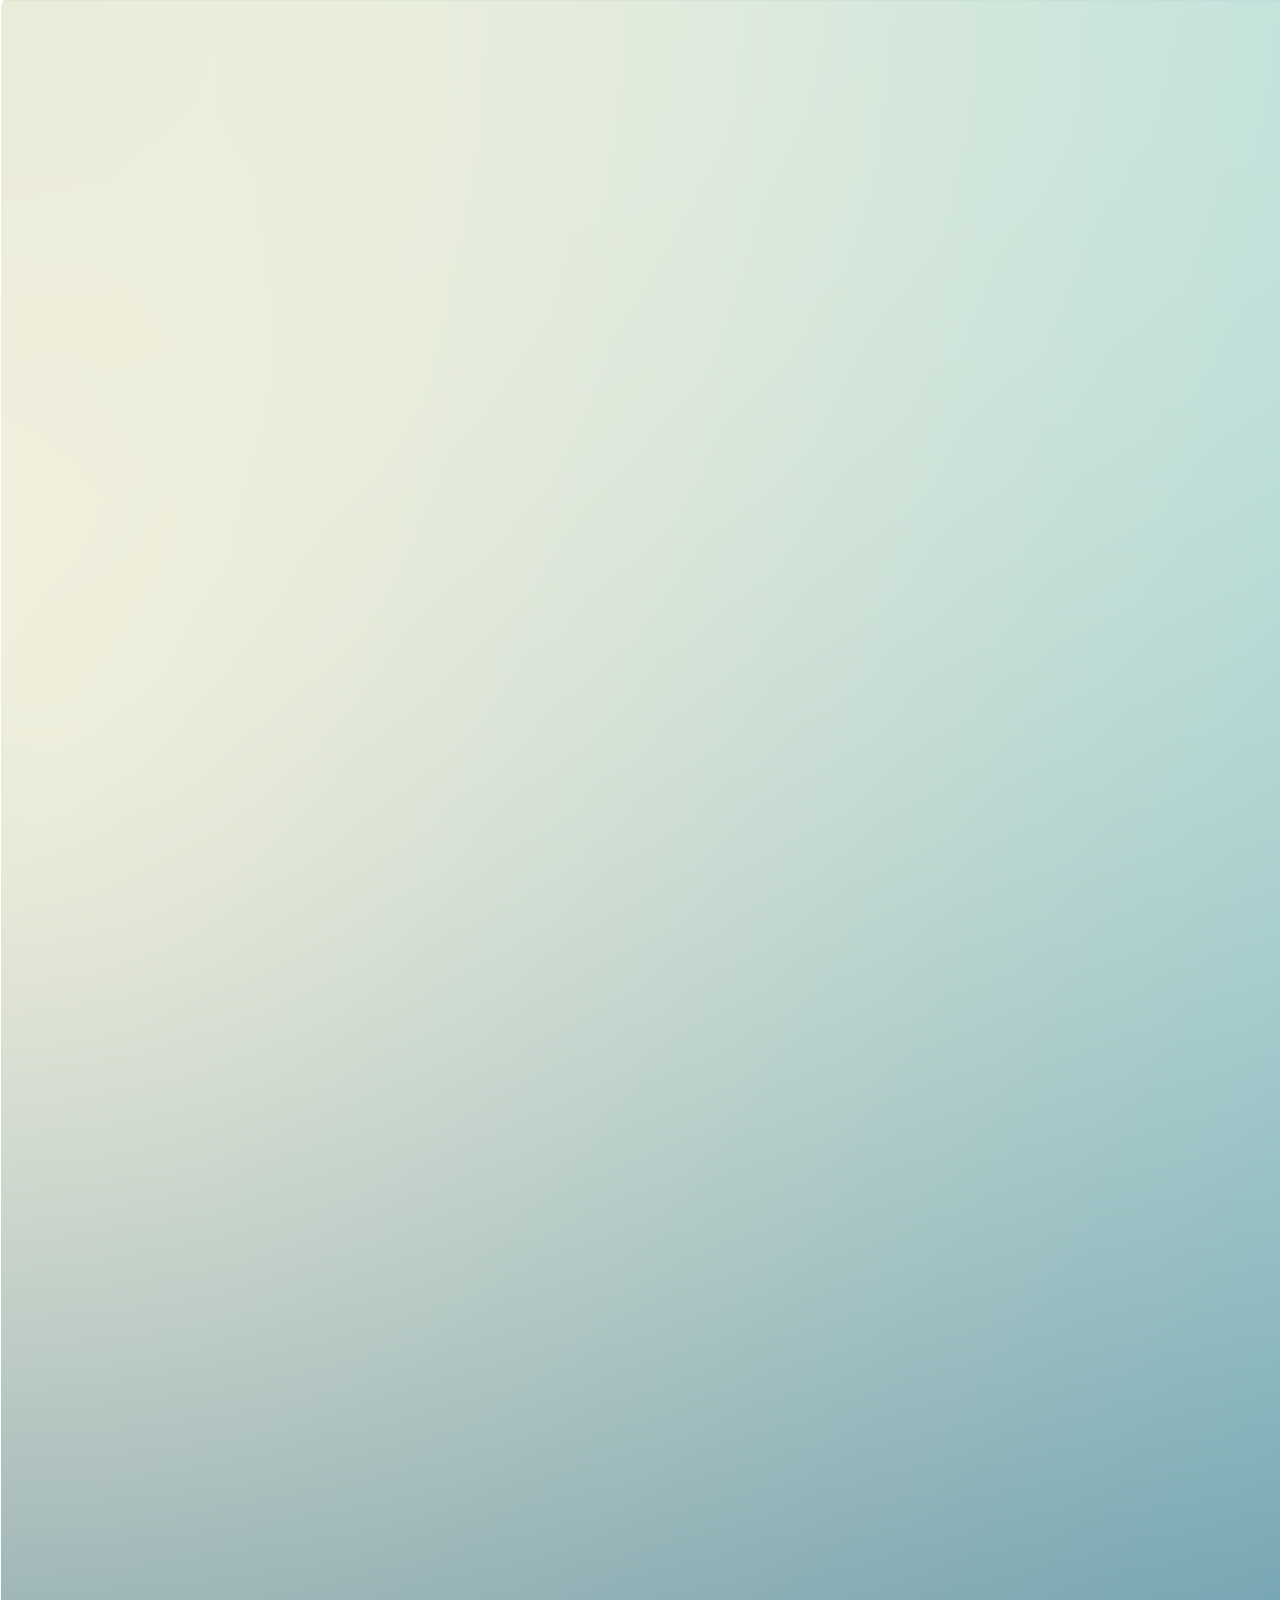
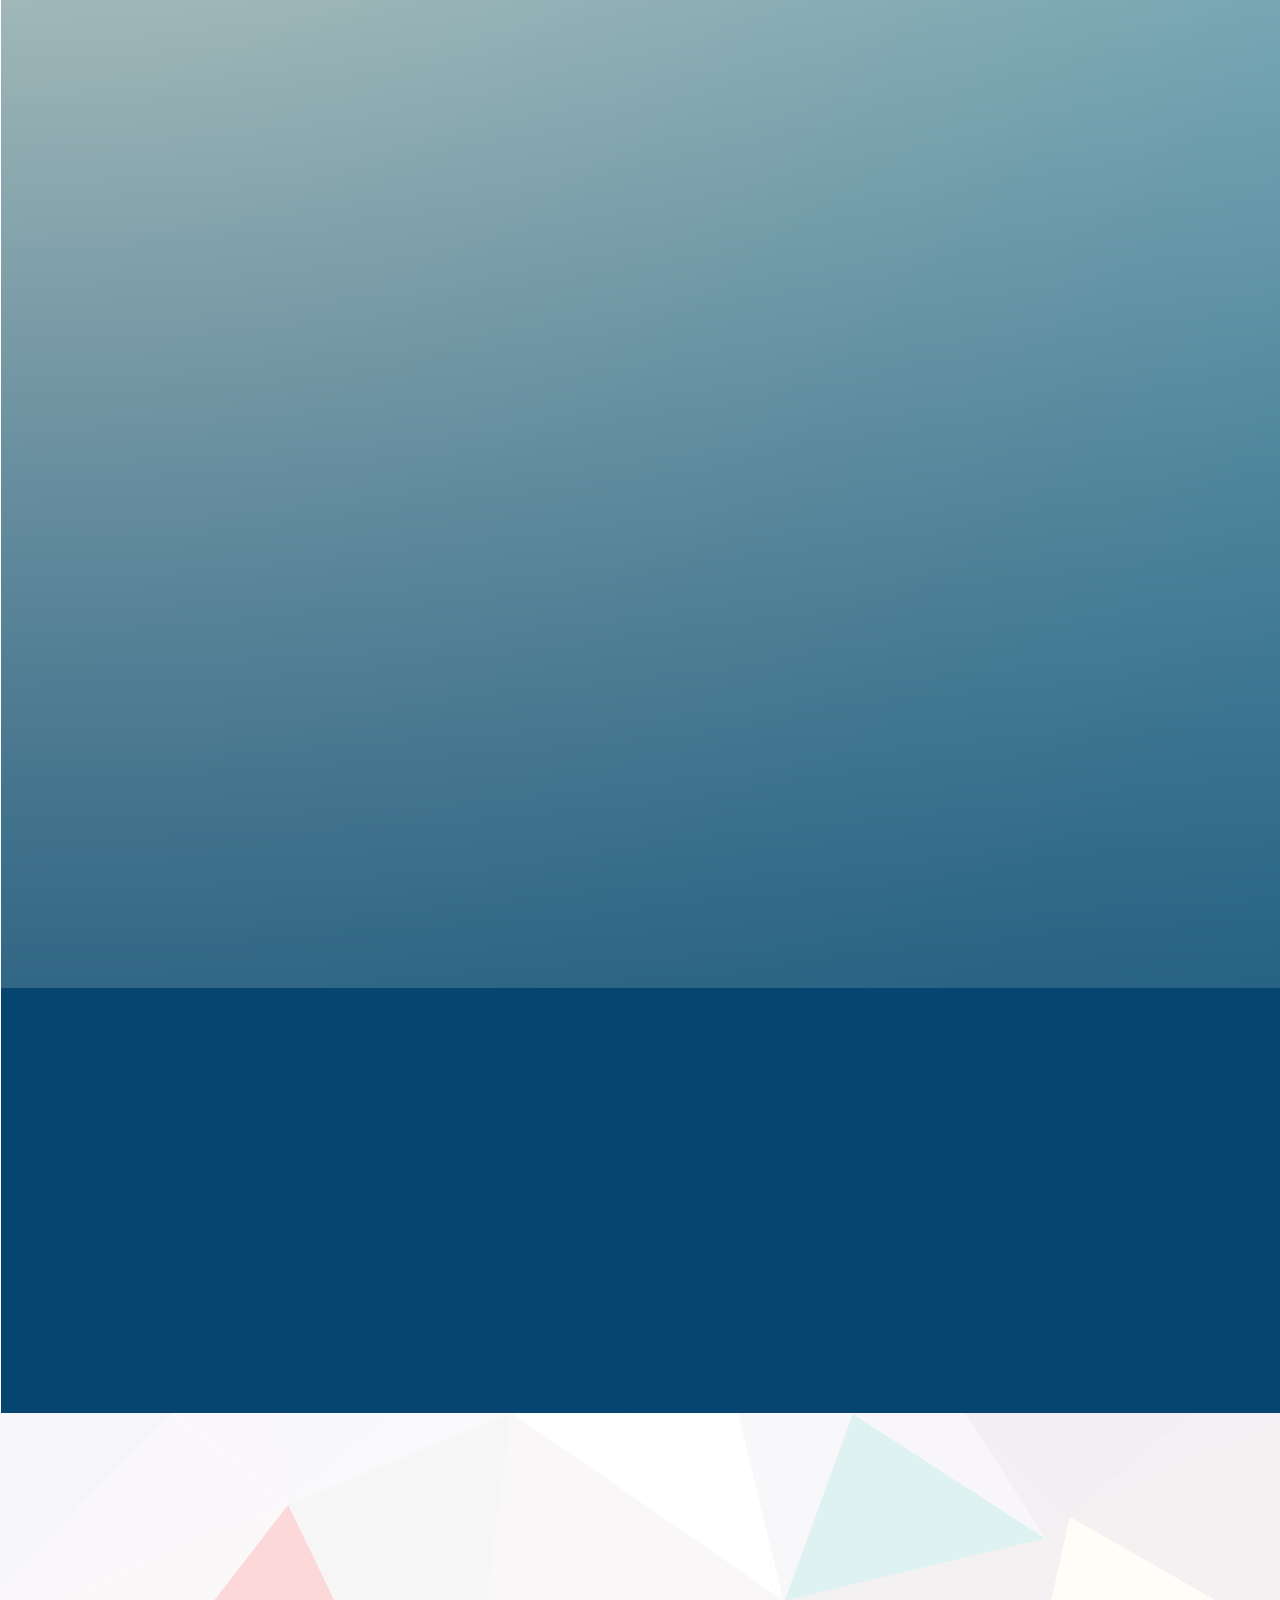
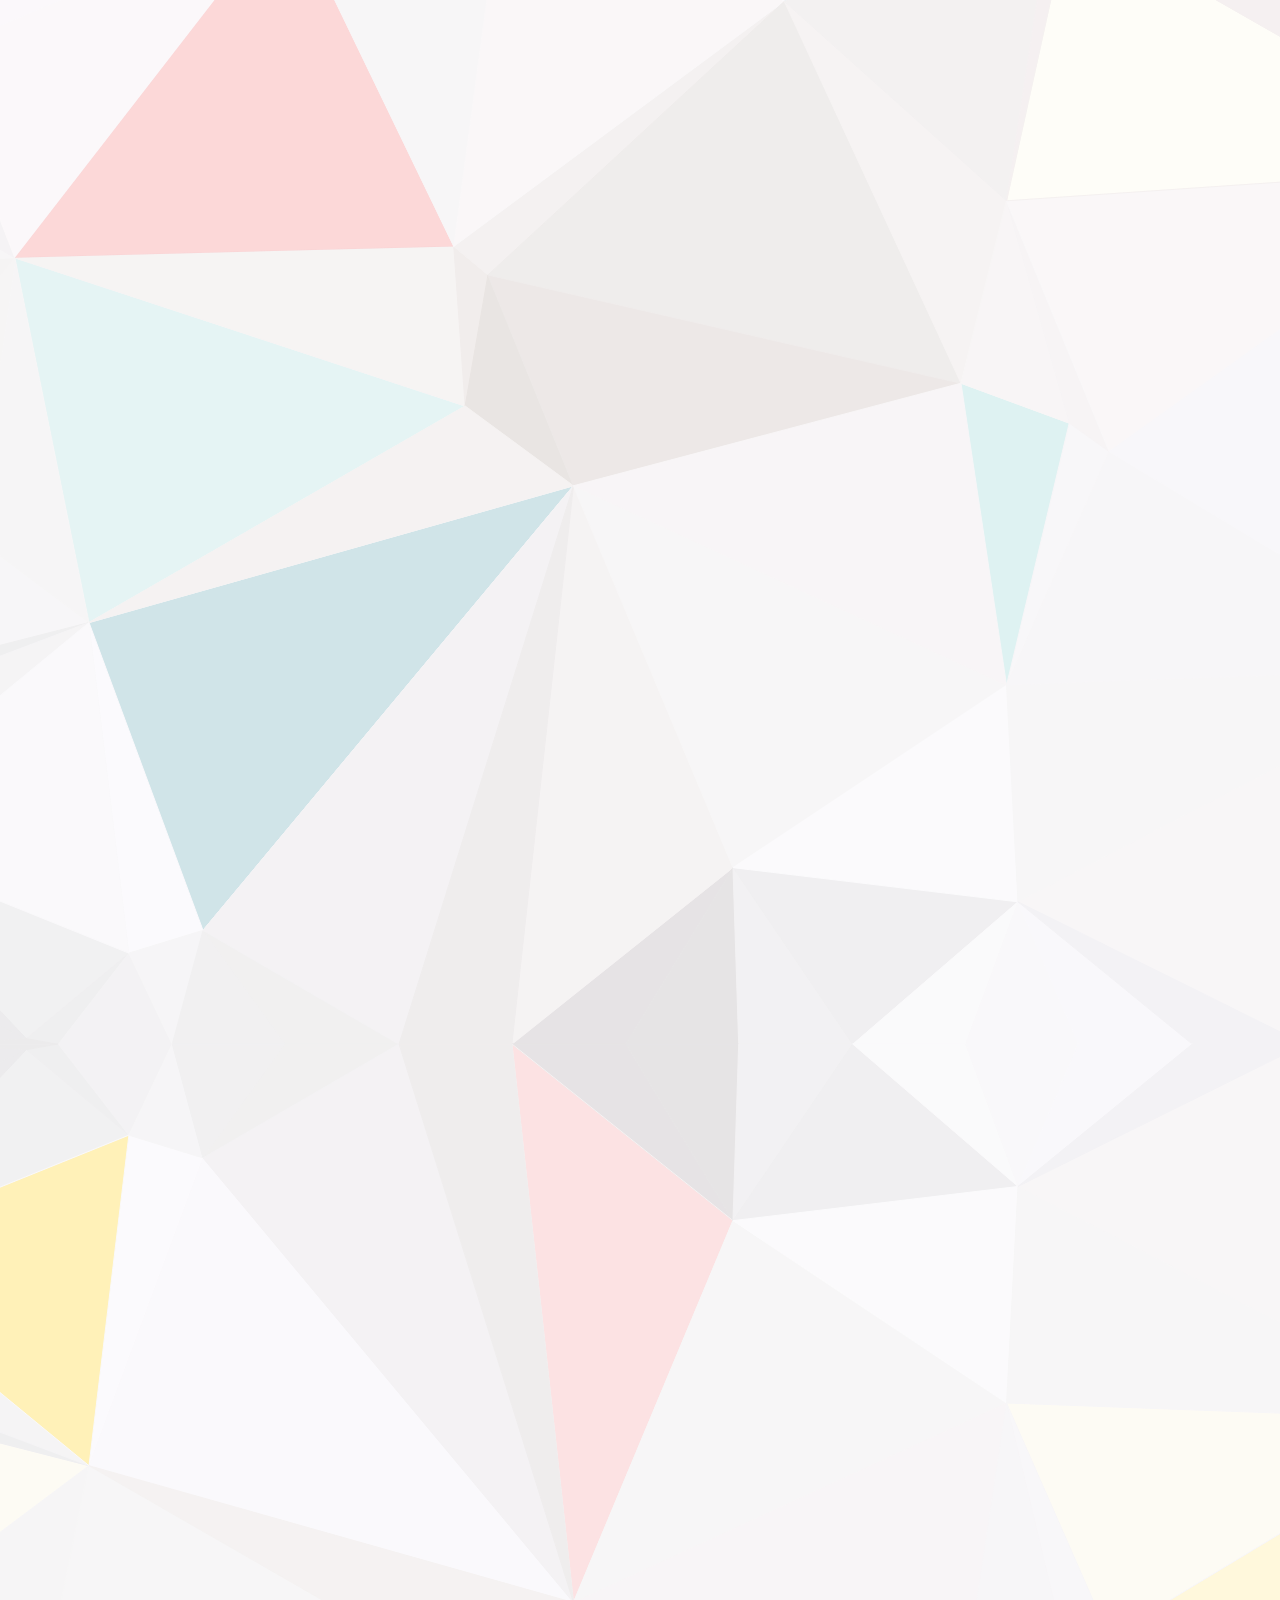
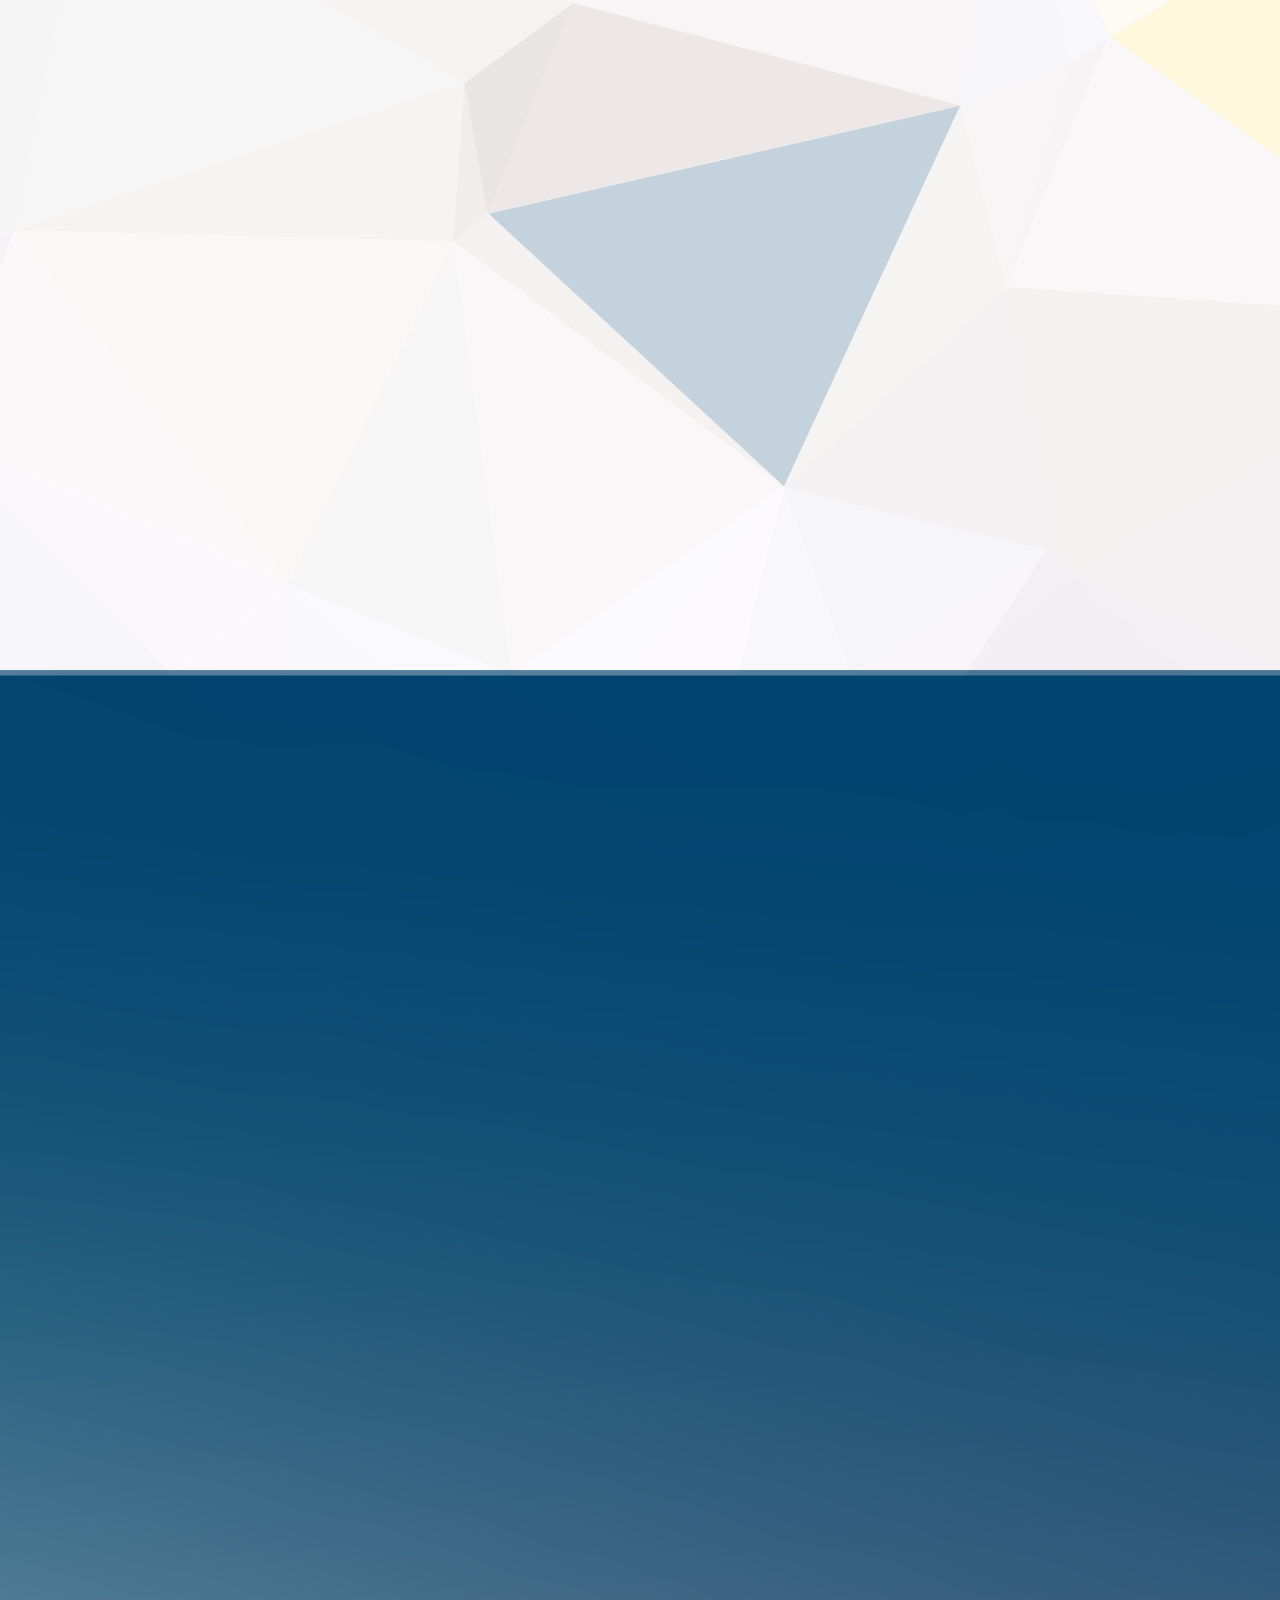
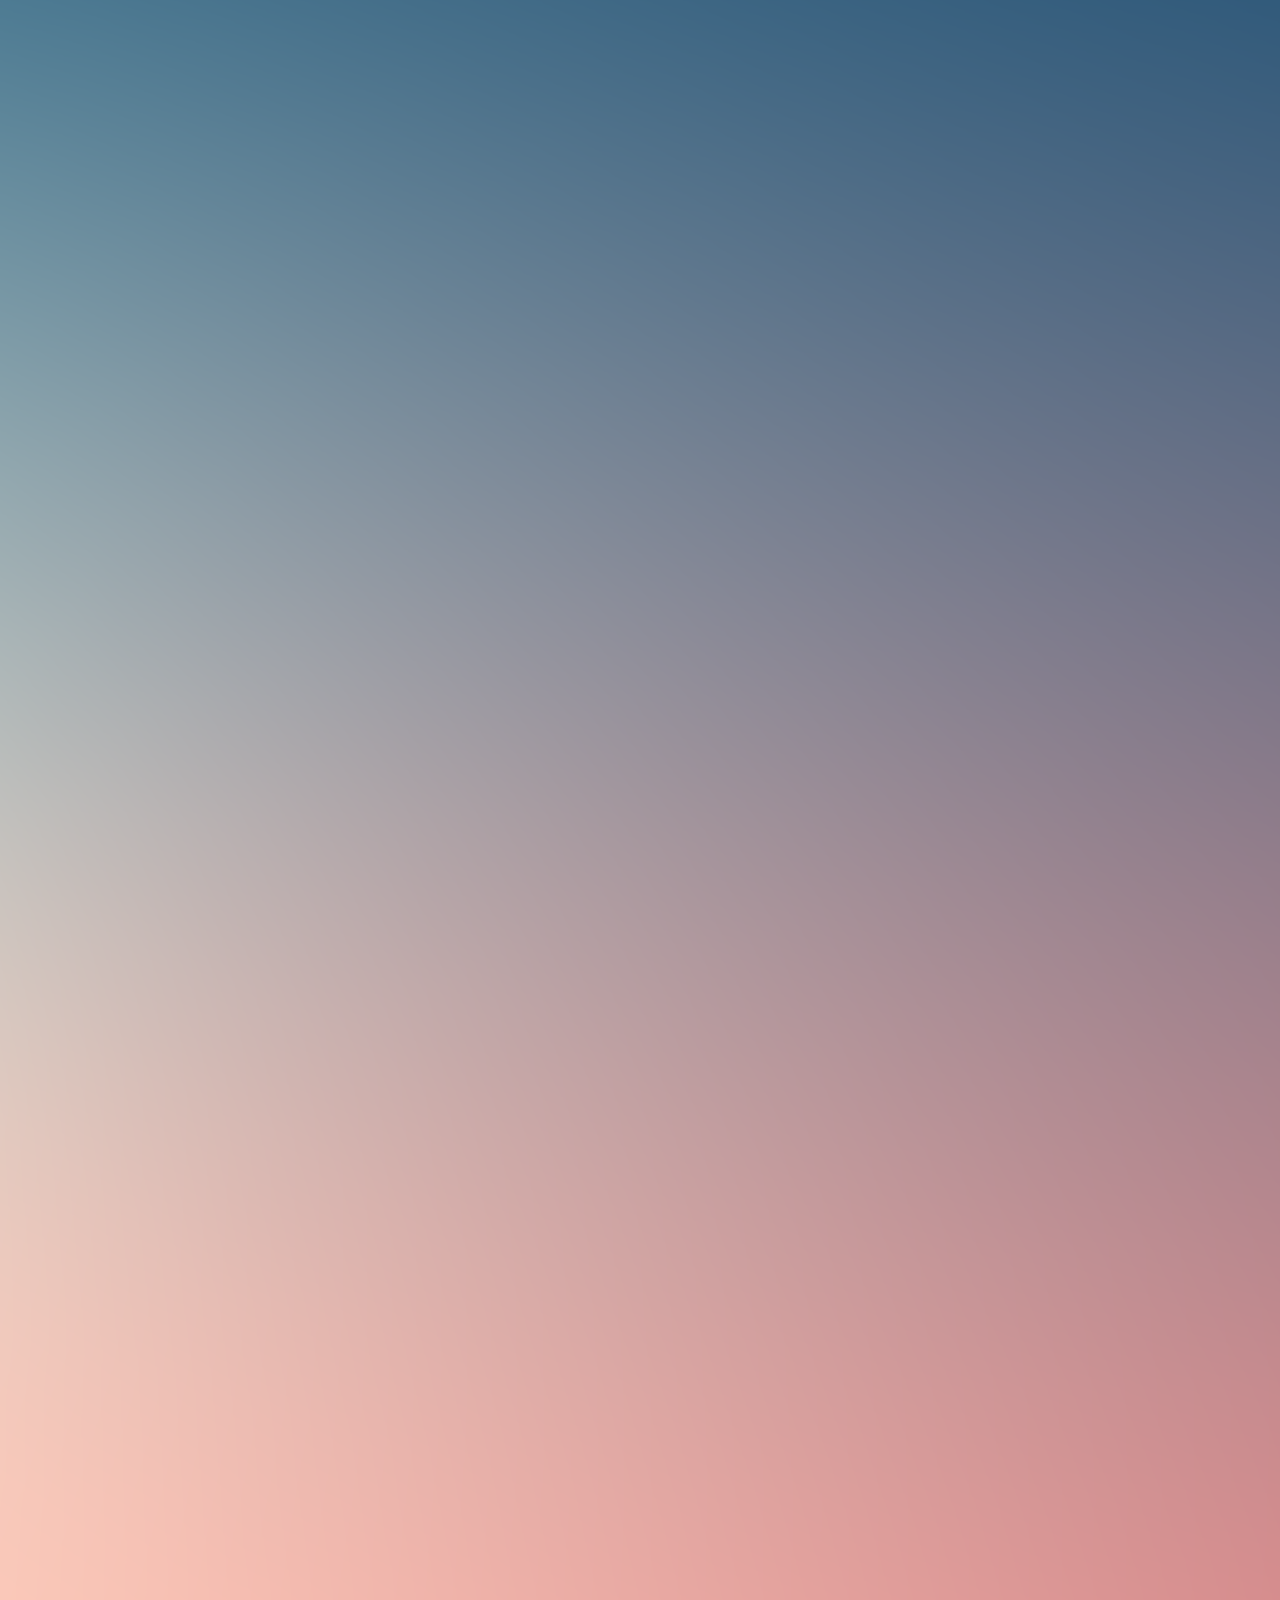
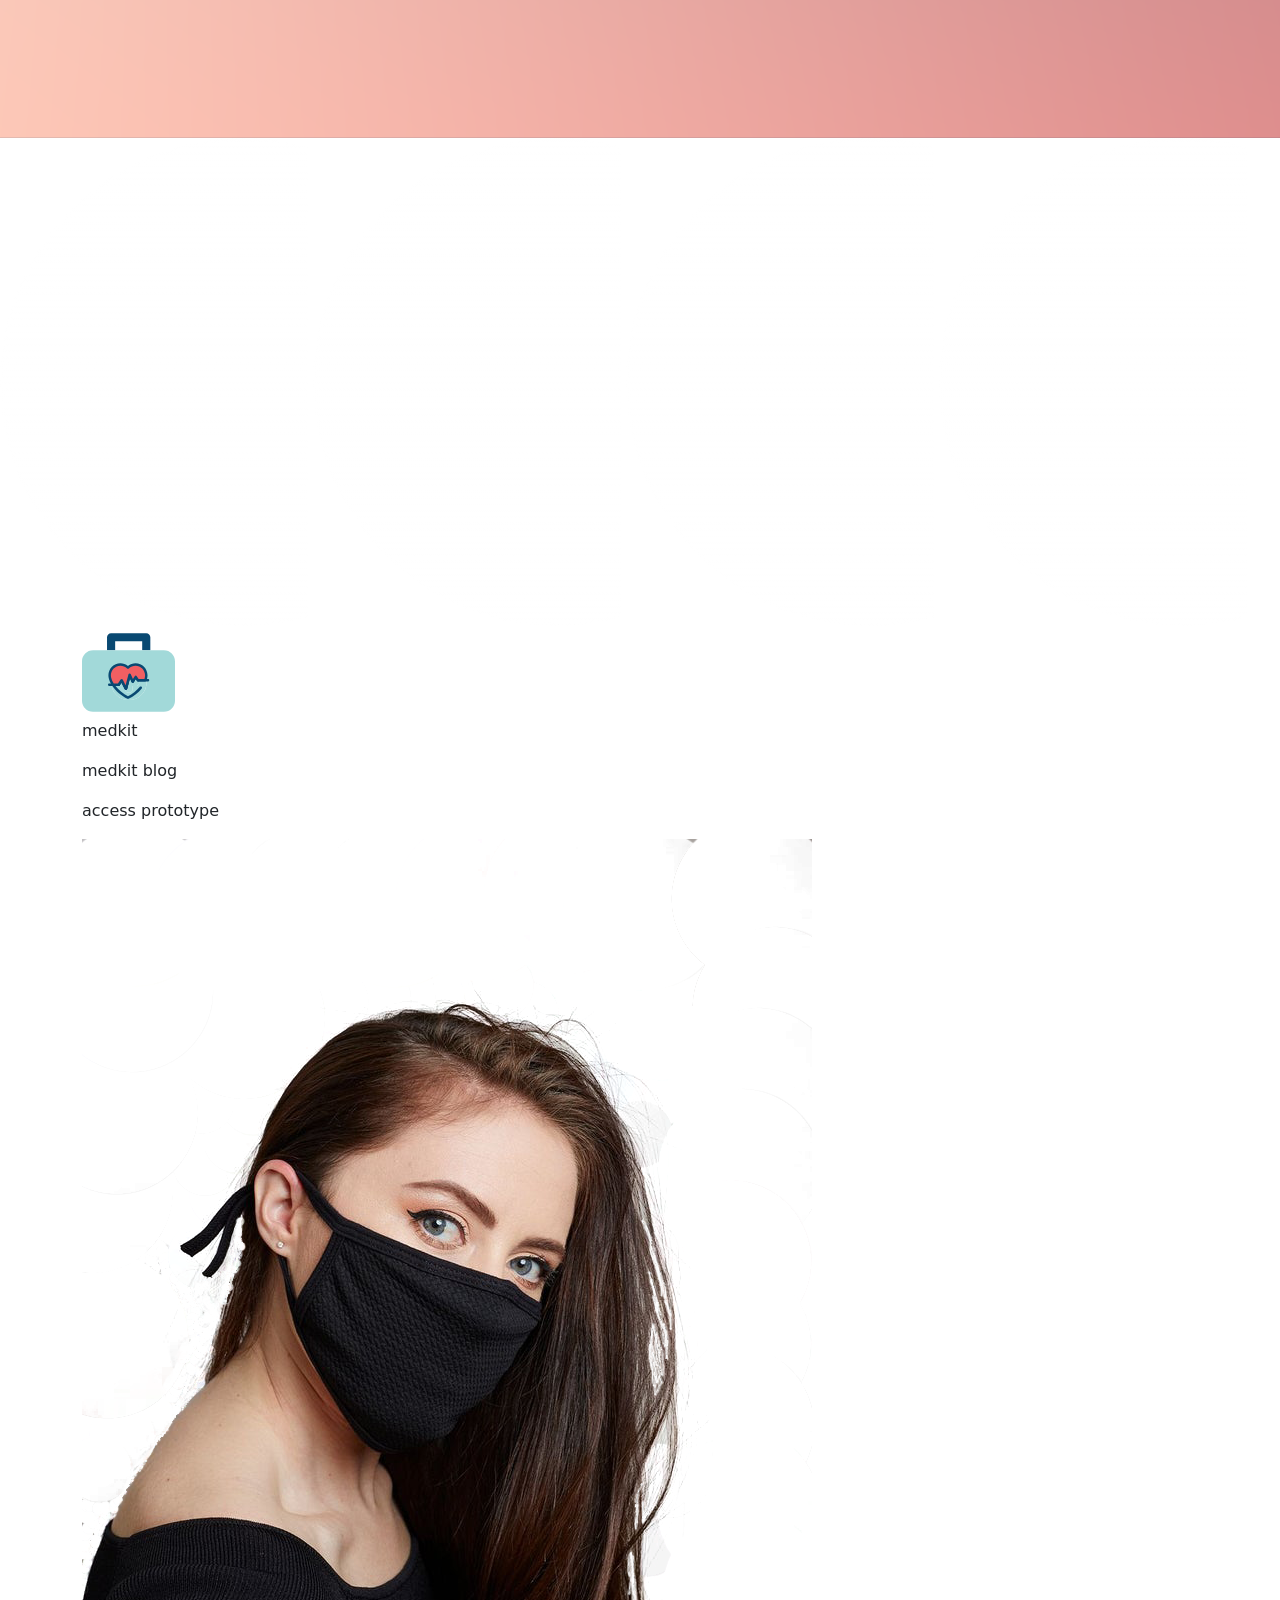
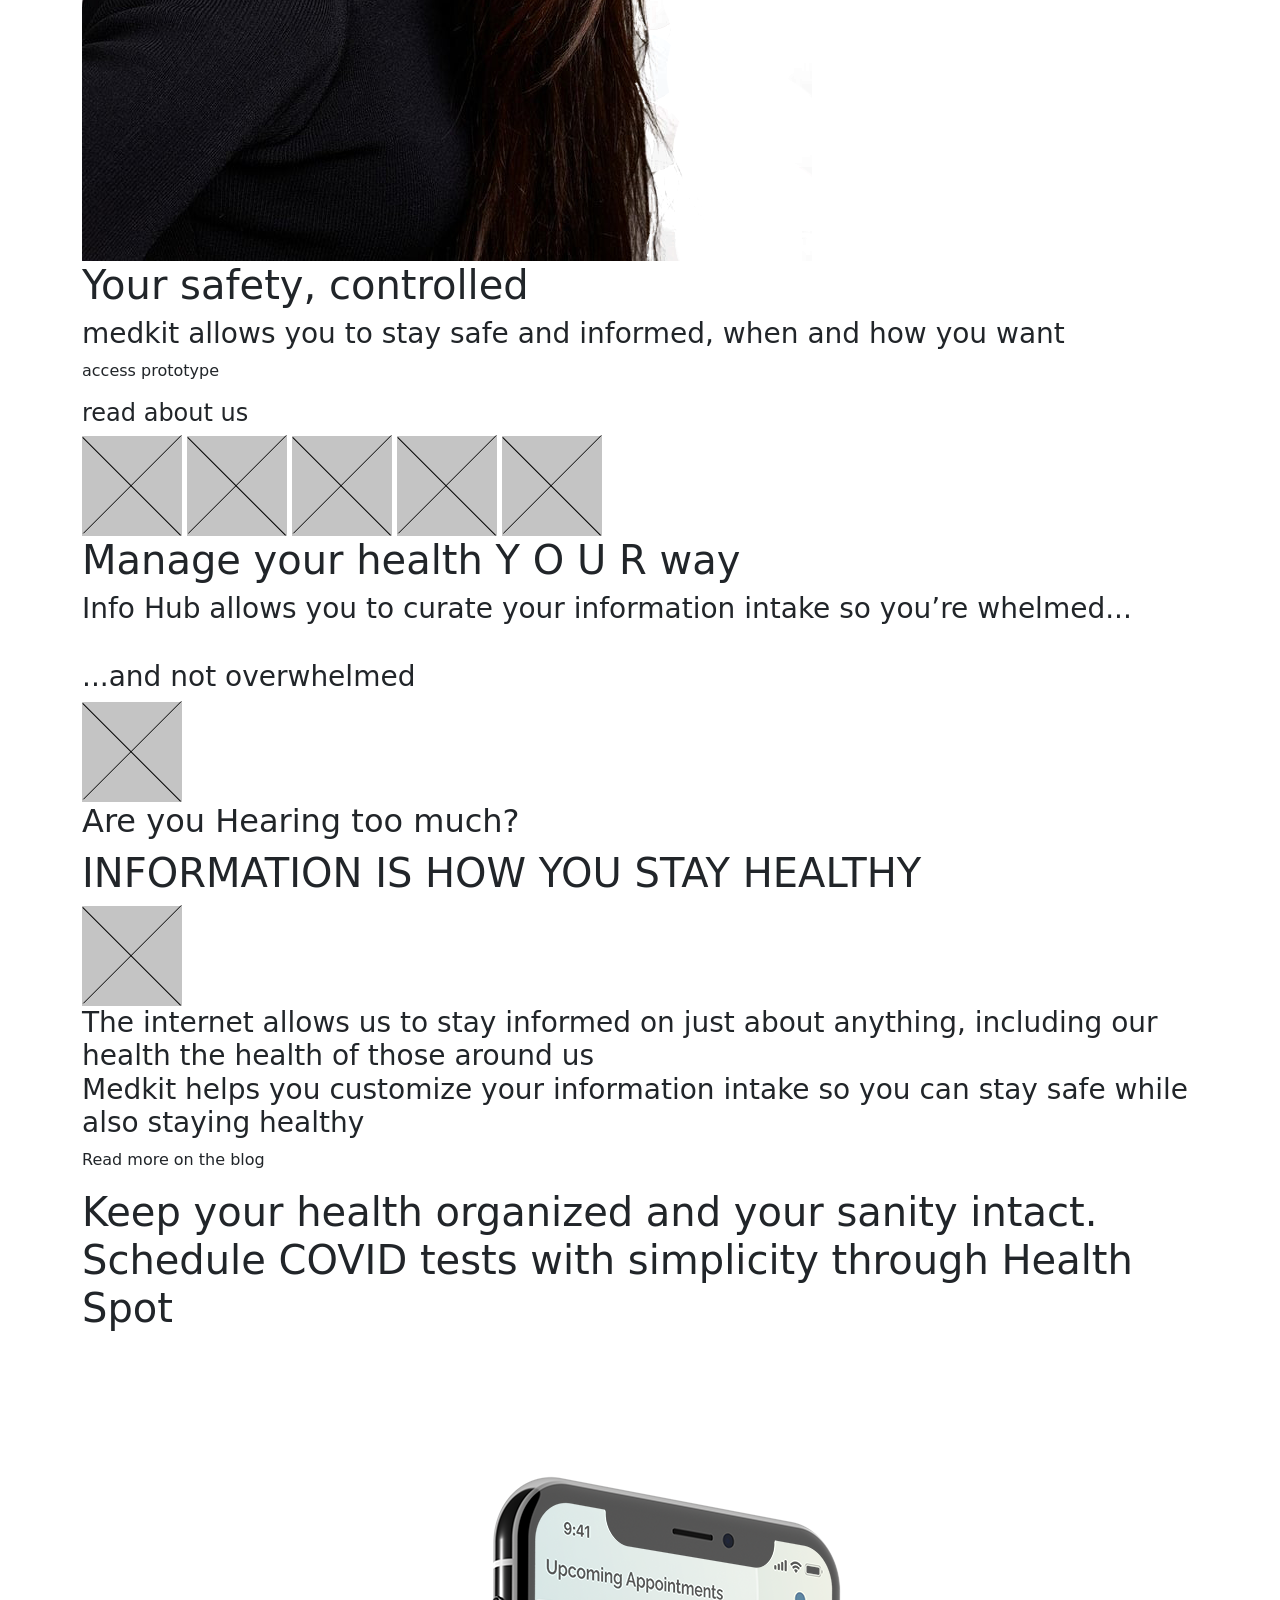
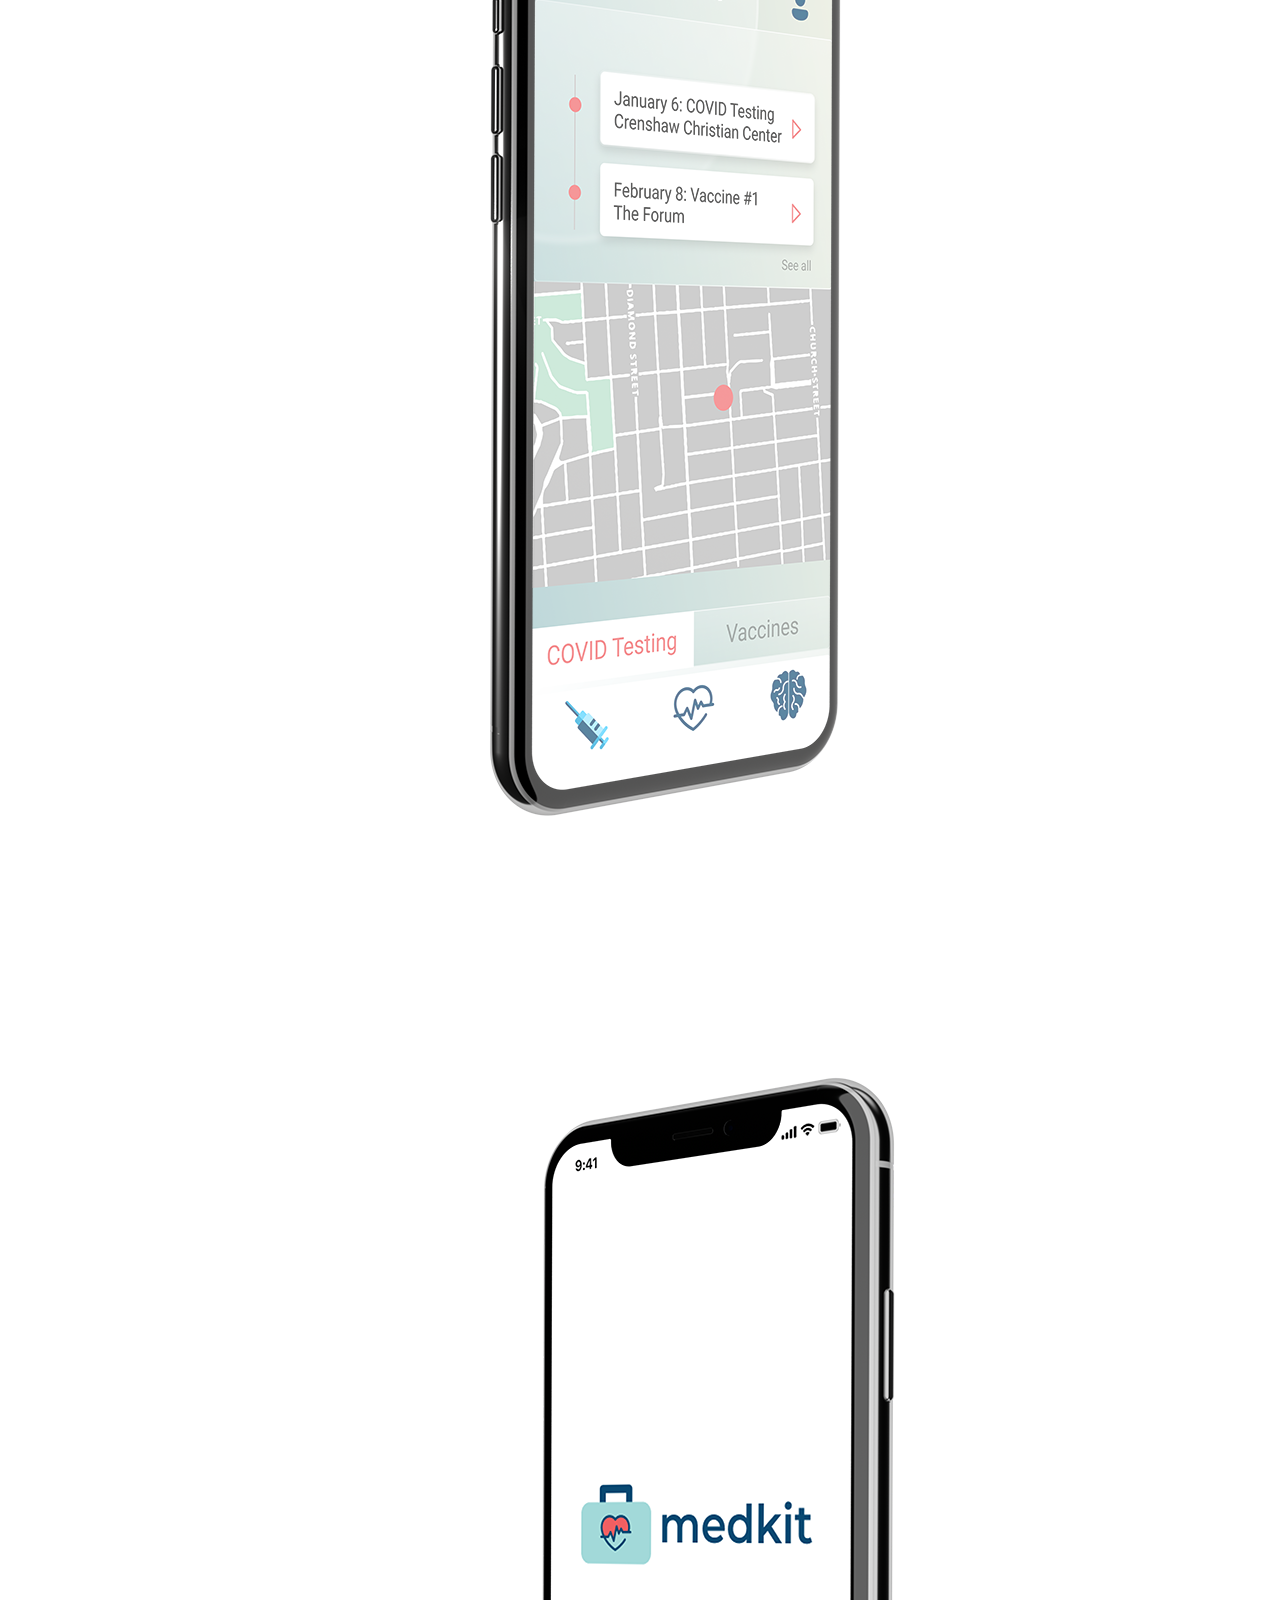
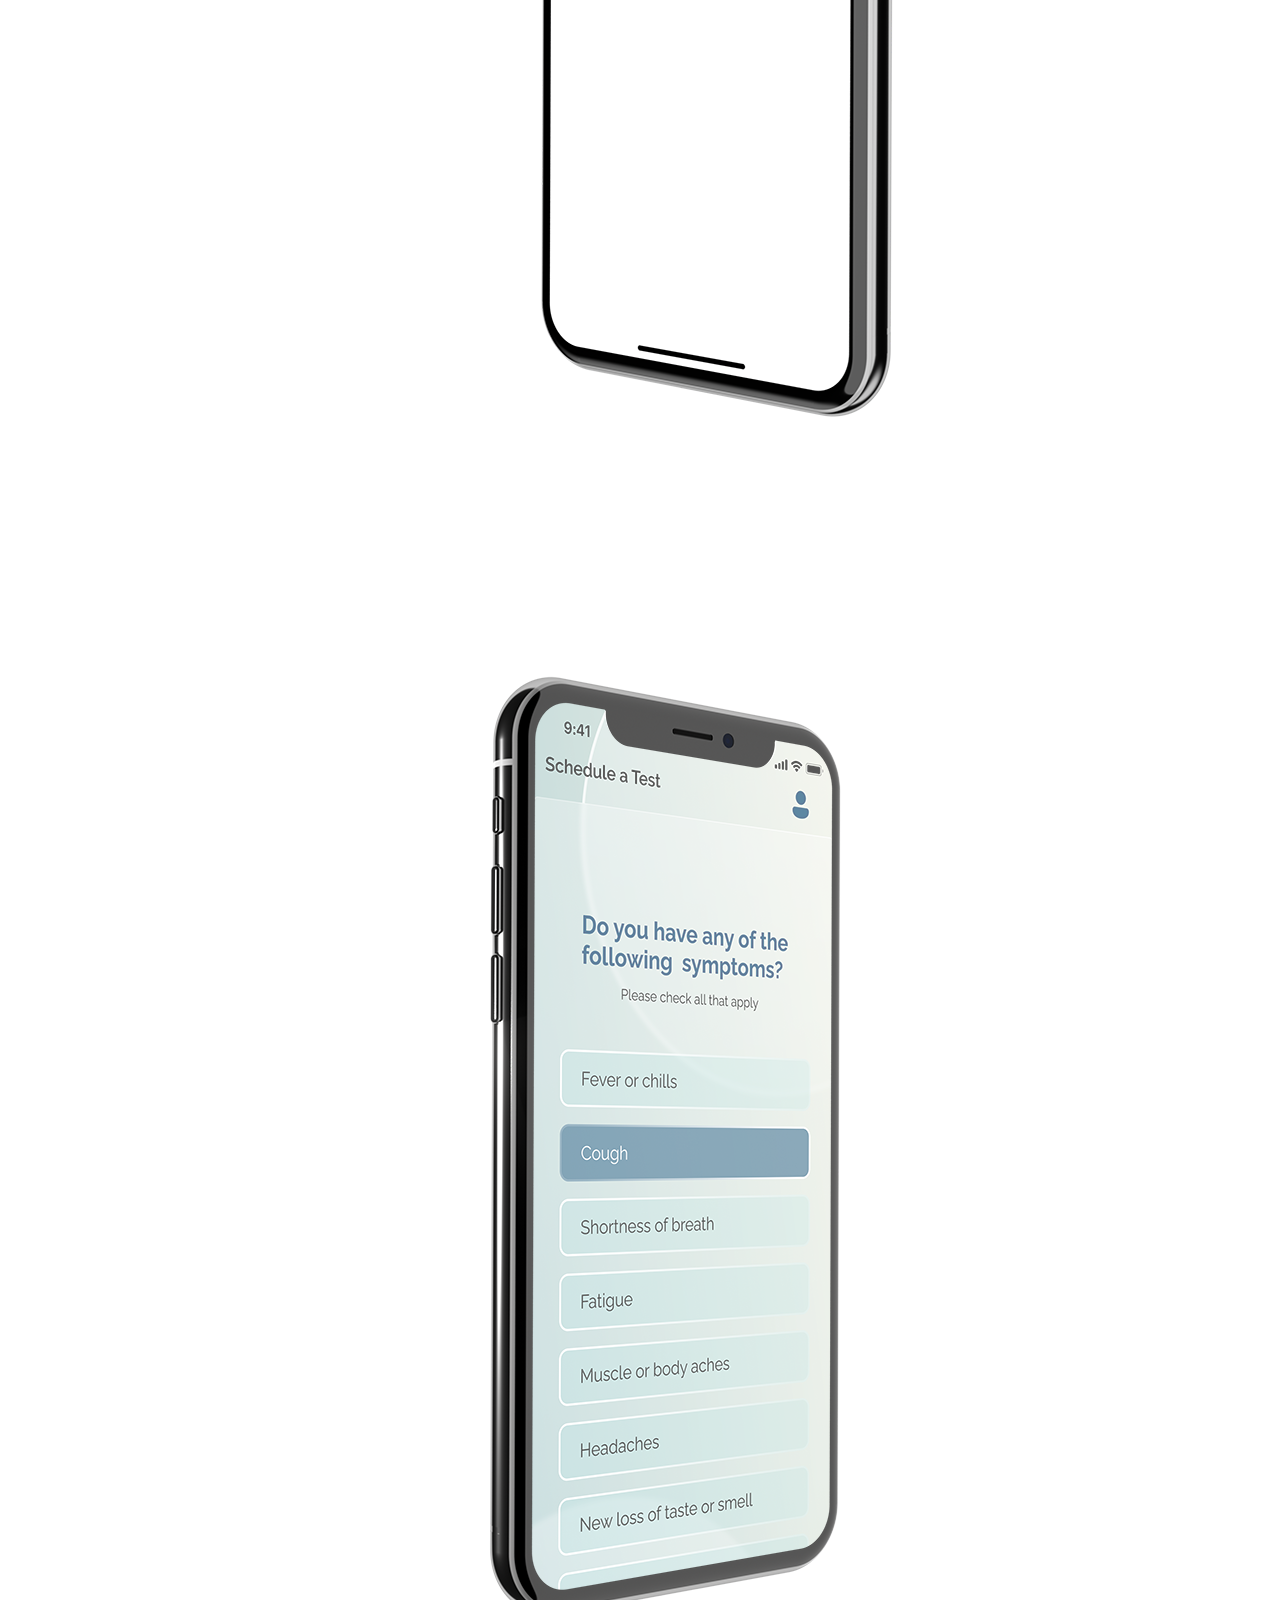
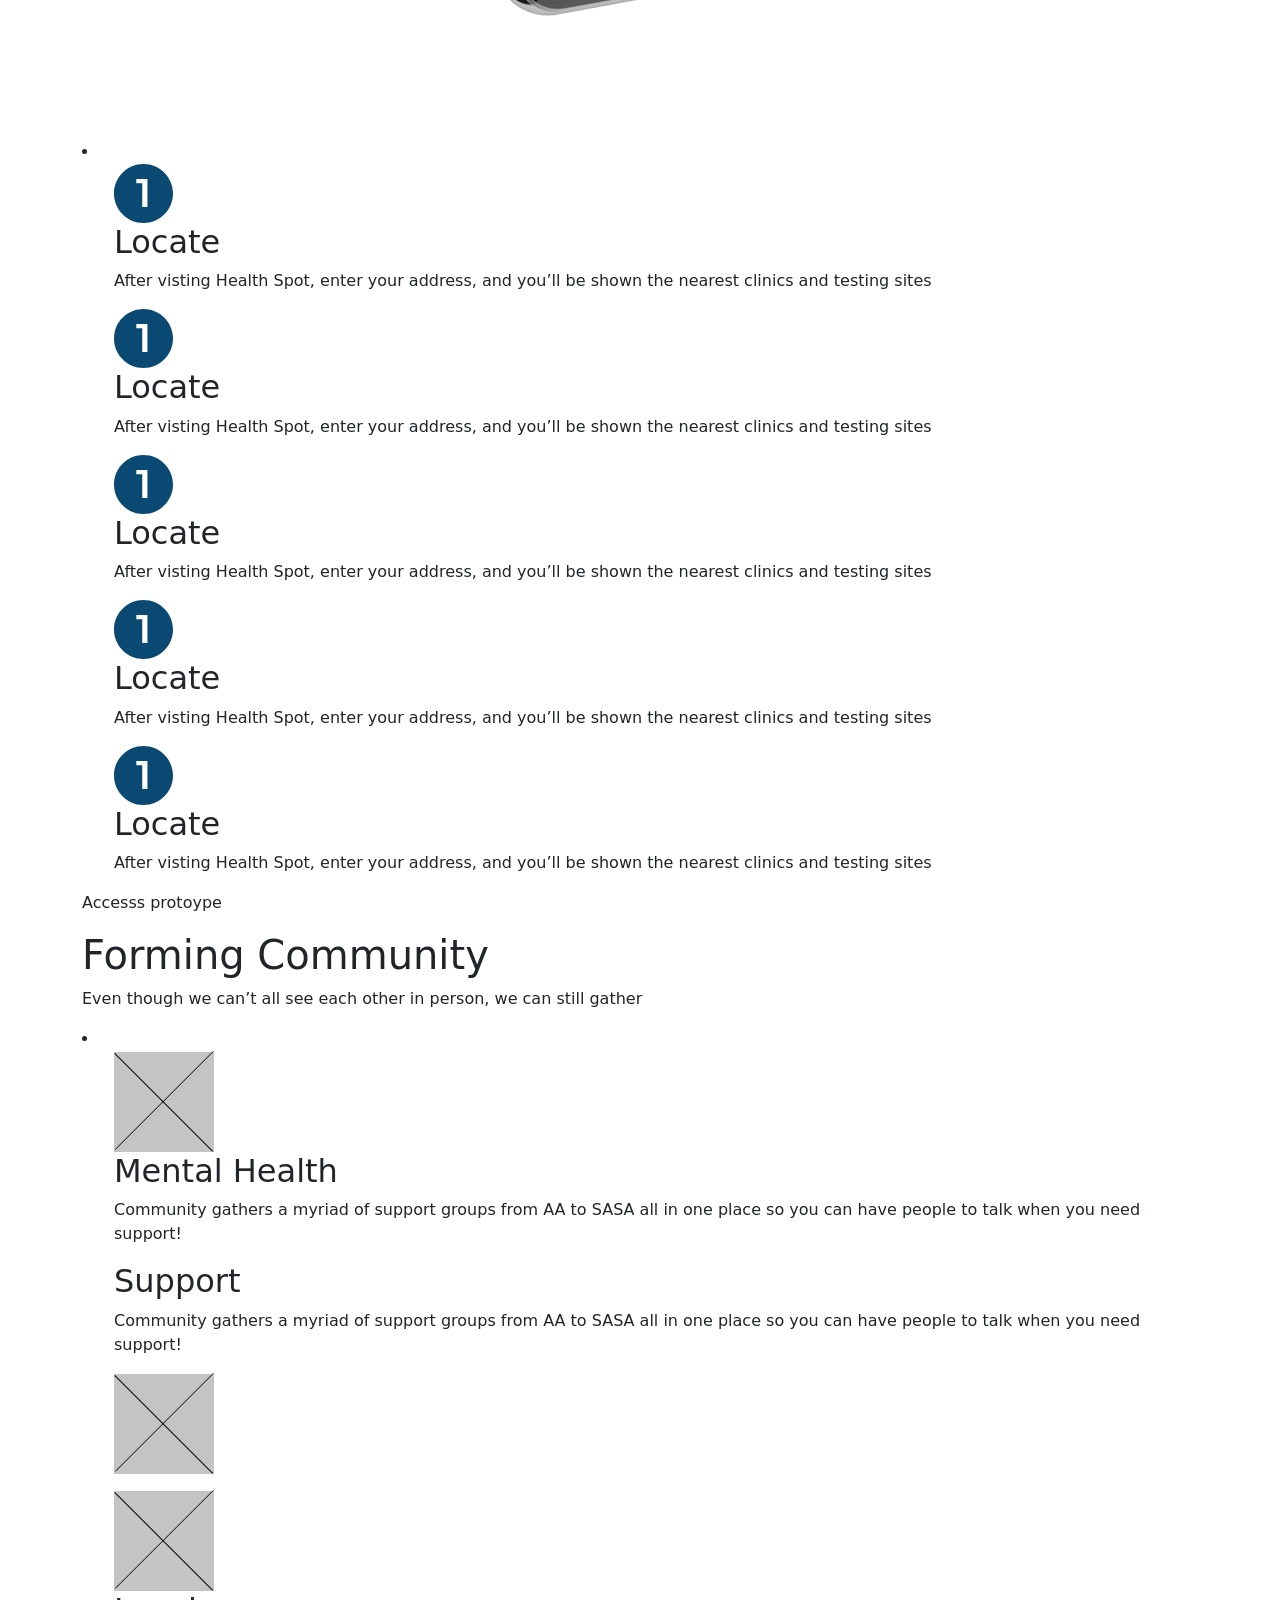
==== index.html @ b9ce56c1 "init" ====
<!DOCTYPE html>
<html lang="en">
<head>
	<meta charset="UTF-8">
	<meta name="viewport" content="width=device-width, initial-scale=1.0">
	<title>Medkit</title>
	<!-- Bootstrap CSS -->
	<link href="https://cdn.jsdelivr.net/npm/bootstrap@5.0.0-beta1/dist/css/bootstrap.min.css" rel="stylesheet" integrity="sha384-giJF6kkoqNQ00vy+HMDP7azOuL0xtbfIcaT9wjKHr8RbDVddVHyTfAAsrekwKmP1" crossorigin="anonymous">
	<!-- FontAwesome -->
	<link rel="stylesheet" href="https://cdnjs.cloudflare.com/ajax/libs/font-awesome/5.15.2/css/all.min.css" integrity="sha512-HK5fgLBL+xu6dm/Ii3z4xhlSUyZgTT9tuc/hSrtw6uzJOvgRr2a9jyxxT1ely+B+xFAmJKVSTbpM/CuL7qxO8w==" crossorigin="anonymous" />
	<!--  -->
	<link rel="stylesheet" href="">
</head>
<body>
	<div class="background">
		<img src="images/svgs/background.svg" alt="">
		<img src="images/svgs/glassCircle.svg" alt="">
		<img src="images/svgs/glassCircle.svg" alt="">
		<img src="images/svgs/glassCircle.svg" alt="">
		<img src="images/svgs/glassCircle.svg" alt="">
	</div>
	<div class="container">
		<div class="header">
			<div class="logo">
				<img src="images/svgs/Logo.svg" alt="">
			</div>
			<div class="medkit">
				<p>medkit</p>
			</div>
			<div class="blog">
				<p>medkit blog</p>
			</div>
			<div class="access1">
				<p>access prototype</p>
			</div>
		</div>
		<div class="lander">
			<div class="girl">
				<img src="images/girl.svg" alt="">
			</div>
			<div class="safety">
				<h1>Your safety, controlled</h1>
			</div>
			<div class="medkit">
				<h3>medkit allows you to stay safe and informed,
					when and how you want</h3>
			</div>
			<div class="access2">
				<p>access prototype</p>
			</div>
			<div class="read">
				<h4>read about us</h4>
			</div>
			<div class="mags">
				<img src="images/svgs/placeholder.svg" alt="">
				<img src="images/svgs/placeholder.svg" alt="">
				<img src="images/svgs/placeholder.svg" alt="">
				<img src="images/svgs/placeholder.svg" alt="">
				<img src="images/svgs/placeholder.svg" alt="">
			</div>
		</div>
		<div class="infoHub">
			<div class="manage">
				<h1>Manage your health Y O U R way</h1>
			</div>
			<div class="info">
				<h3>Info Hub allows you to curate
					your information intake so you’re whelmed...
					<br>
					<br>
					...and not overwhelmed </h3>
			</div>
			<div class="hubImage">
				<img src="images/svgs/placeholder.svg" alt="">
			</div>
			<div class="hearing">
				<h2>Are you Hearing too much?</h2>
			</div>
			<div class="healthy">
				<h1>INFORMATION IS HOW YOU STAY HEALTHY</h1>
			</div>
			<div class="blogPlug">
				<div class="blogImg">
					<img src="images/svgs/placeholder.svg" alt="">
				</div>
				<div class="internet">
					<h3>The internet allows us to stay informed on 
						just about anything, including our health 
						the health of those around us
						<br>
						Medkit helps you customize your information intake so you can stay safe while also staying healthy
						</h3>
				</div>
				<div class="more">
					<p>Read more on the blog</p>
				</div>
			</div>
		</div>
		<div class="healthSpot">
			<div class="glass1"></div>
			<div class="keep">
				<h1>Keep your health organized and your sanity intact. Schedule COVID tests with simplicity through Health Spot</h1>
			</div>
			<div class="pres">
				<div class="phones">
					<div class="phone1">
						<img src="images/map.png" alt="">
					</div>
					<div class="phone2">
						<img src="images/logo.png" alt="">
					</div>
					<div class="phone3">
						<img src="images/test.png" alt="">
					</div>
				</div>
				<li class="presList">
					<ul>
						<img src="images/svgs/subtract.svg" alt="">
						<h2>Locate</h2>
						<p>After visting Health Spot, enter your address, and you’ll be shown the nearest clinics and testing sites</p>
					</ul>
					<ul>
						<img src="images/svgs/subtract.svg" alt="">
						<h2>Locate</h2>
						<p>After visting Health Spot, enter your address, and you’ll be shown the nearest clinics and testing sites</p>
					</ul>
					<ul>
						<img src="images/svgs/subtract.svg" alt="">
						<h2>Locate</h2>
						<p>After visting Health Spot, enter your address, and you’ll be shown the nearest clinics and testing sites</p>
					</ul>
					<ul>
						<img src="images/svgs/subtract.svg" alt="">
						<h2>Locate</h2>
						<p>After visting Health Spot, enter your address, and you’ll be shown the nearest clinics and testing sites</p>
					</ul>
					<ul>
						<img src="images/svgs/subtract.svg" alt="">
						<h2>Locate</h2>
						<p>After visting Health Spot, enter your address, and you’ll be shown the nearest clinics and testing sites</p>
					</ul>
				</li>
				
			</div>
			<div class="access3">
					<p>Accesss protoype</p>
				</div>
		</div>
		<div class="community">
			<div class="forming">
				<h1>Forming Community</h1>
			</div>
			<div class="even">
				<p>Even though we can’t all see each other in person, we can still gather</p>
			</div>
			<li class="activites">
				<ul class="mental">
					<img src="images/svgs/placeholder.svg" alt="">
					<div class="top1">
						<h2>Mental Health</h2>
					</div>
					<div class="bot1">
						<p>Community gathers a myriad of support groups from AA to SASA all in one place so you can have people to talk when you need support! </p>
					</div>
				</ul>
				<ul class="support">
					<div class="top2">
						<h2>Support</h2>
					</div>
					<div class="bot2">
						<p>Community gathers a myriad of support groups from AA to SASA all in one place so you can have people to talk when you need support! </p>
					</div>
					<img src="images/svgs/placeholder.svg" alt="">
				</ul>
				<ul class="locale">
					<img src="images/svgs/placeholder.svg" alt="">
					<div class="top3">
						<h2>Locale</h2>
					</div>
					<div class="bot3">
						<p>Based off of your location, if local events are being hosted virually, Medkit will gather them so you can have access to your irl community without endagering yourself or others!</p>
					</div>
				</ul>
			</li>
		</div>
		<div class="founders">
			<div class="meet">
				<h1>Meet the Medkit Founders</h1>
			</div>
			<div class="fouderImgs">
				<div class="vic">
					<img src="images/svgs/placeholder.svg" alt="">
				</div>
				<div class="scott">
					<img src="images/svgs/placeholder.svg" alt="">
				</div>
				<div class="sonia">
					<img src="images/svgs/placeholder.svg" alt="">
				</div>
				<div class="jacob">
					<img src="images/svgs/placeholder.svg" alt="">
				</div>
				<div class="sara">
					<img src="images/svgs/placeholder.svg" alt="">
				</div>
			</div>
		</div>
	</div>
</body>
<script src=""></script>
</html>
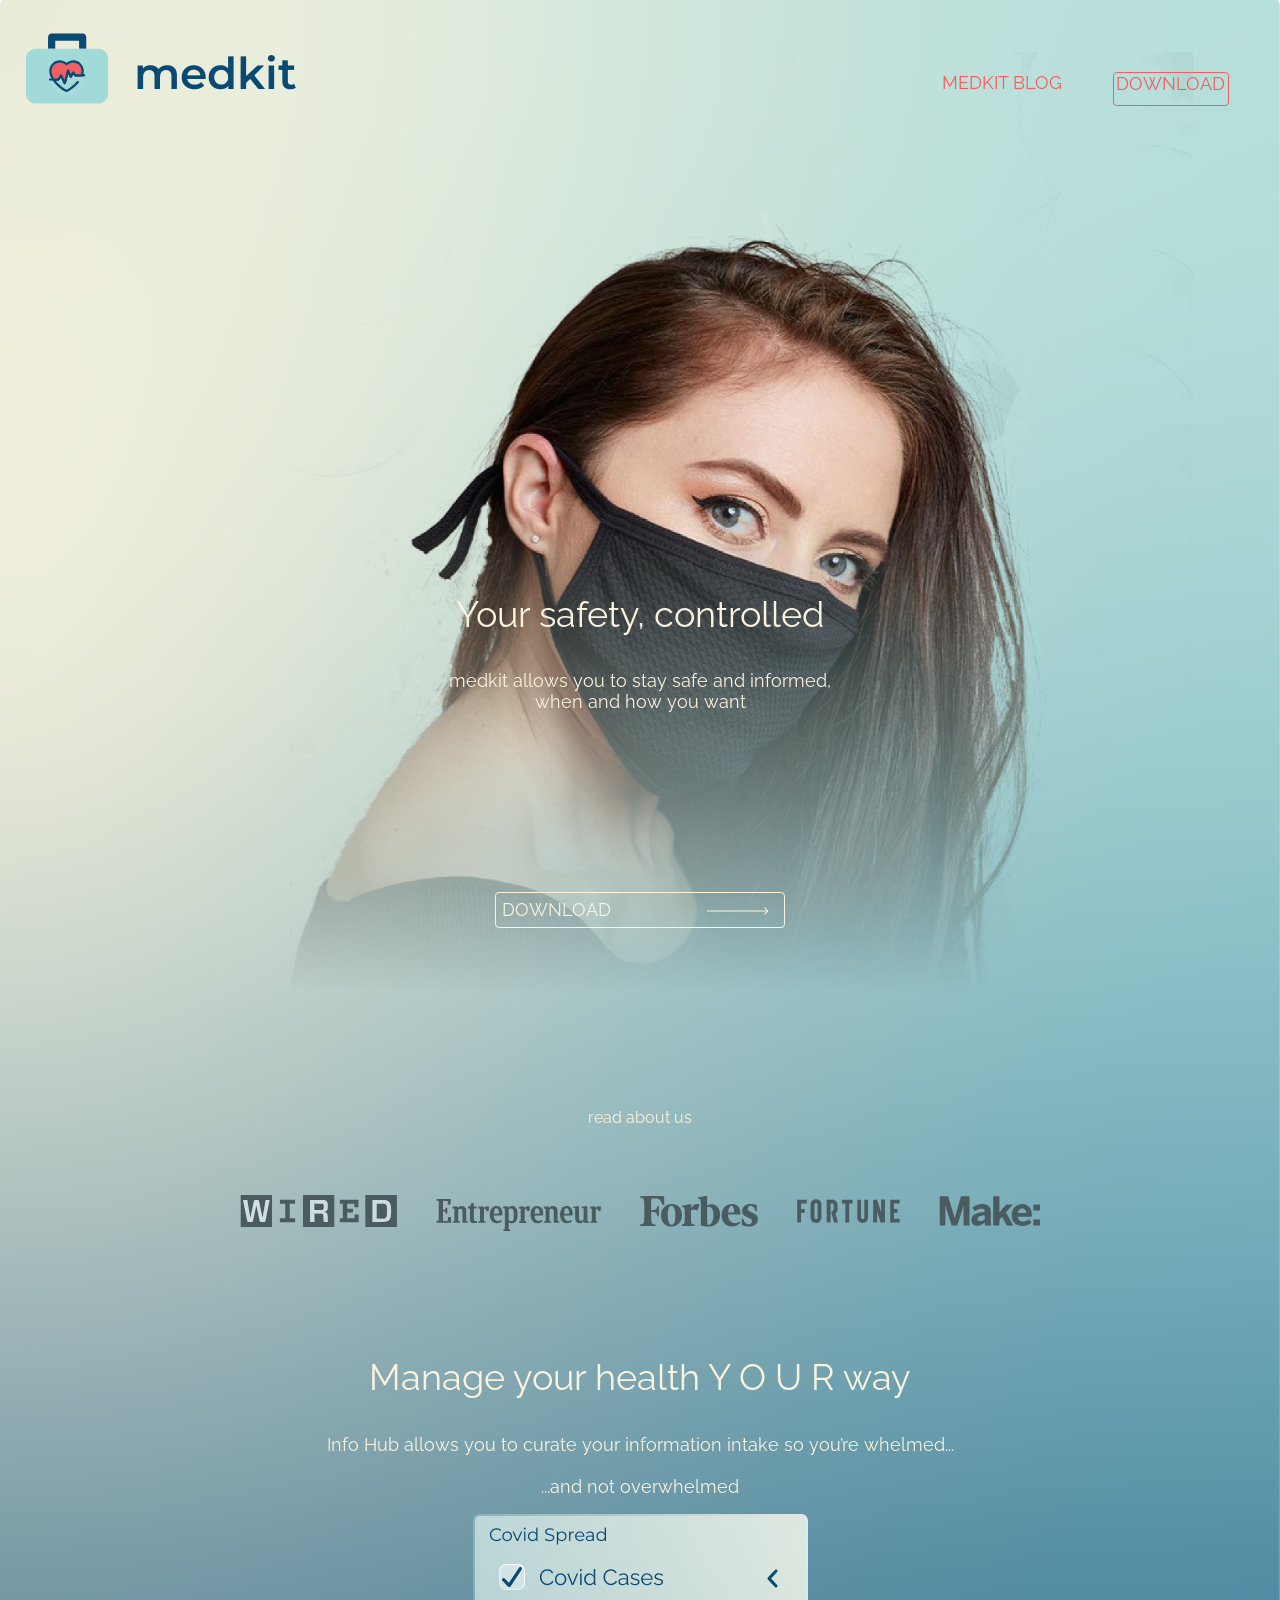
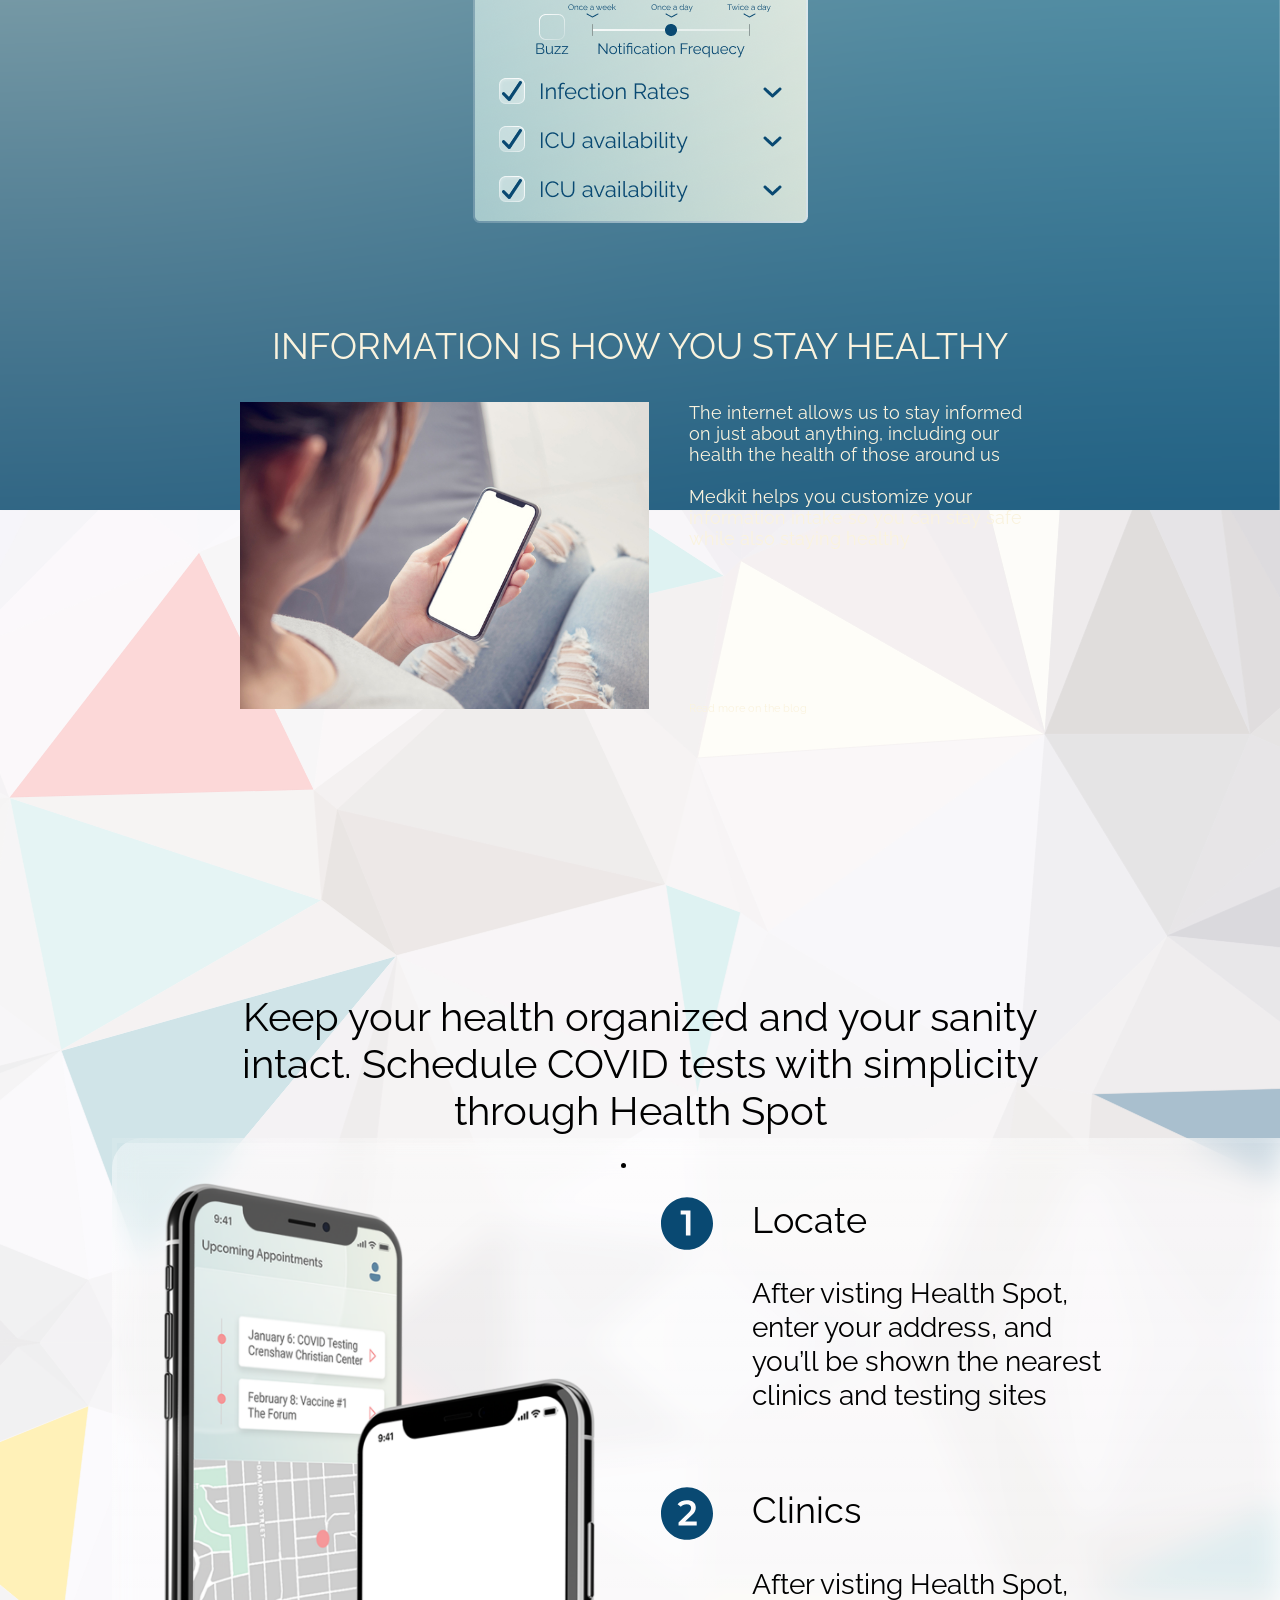
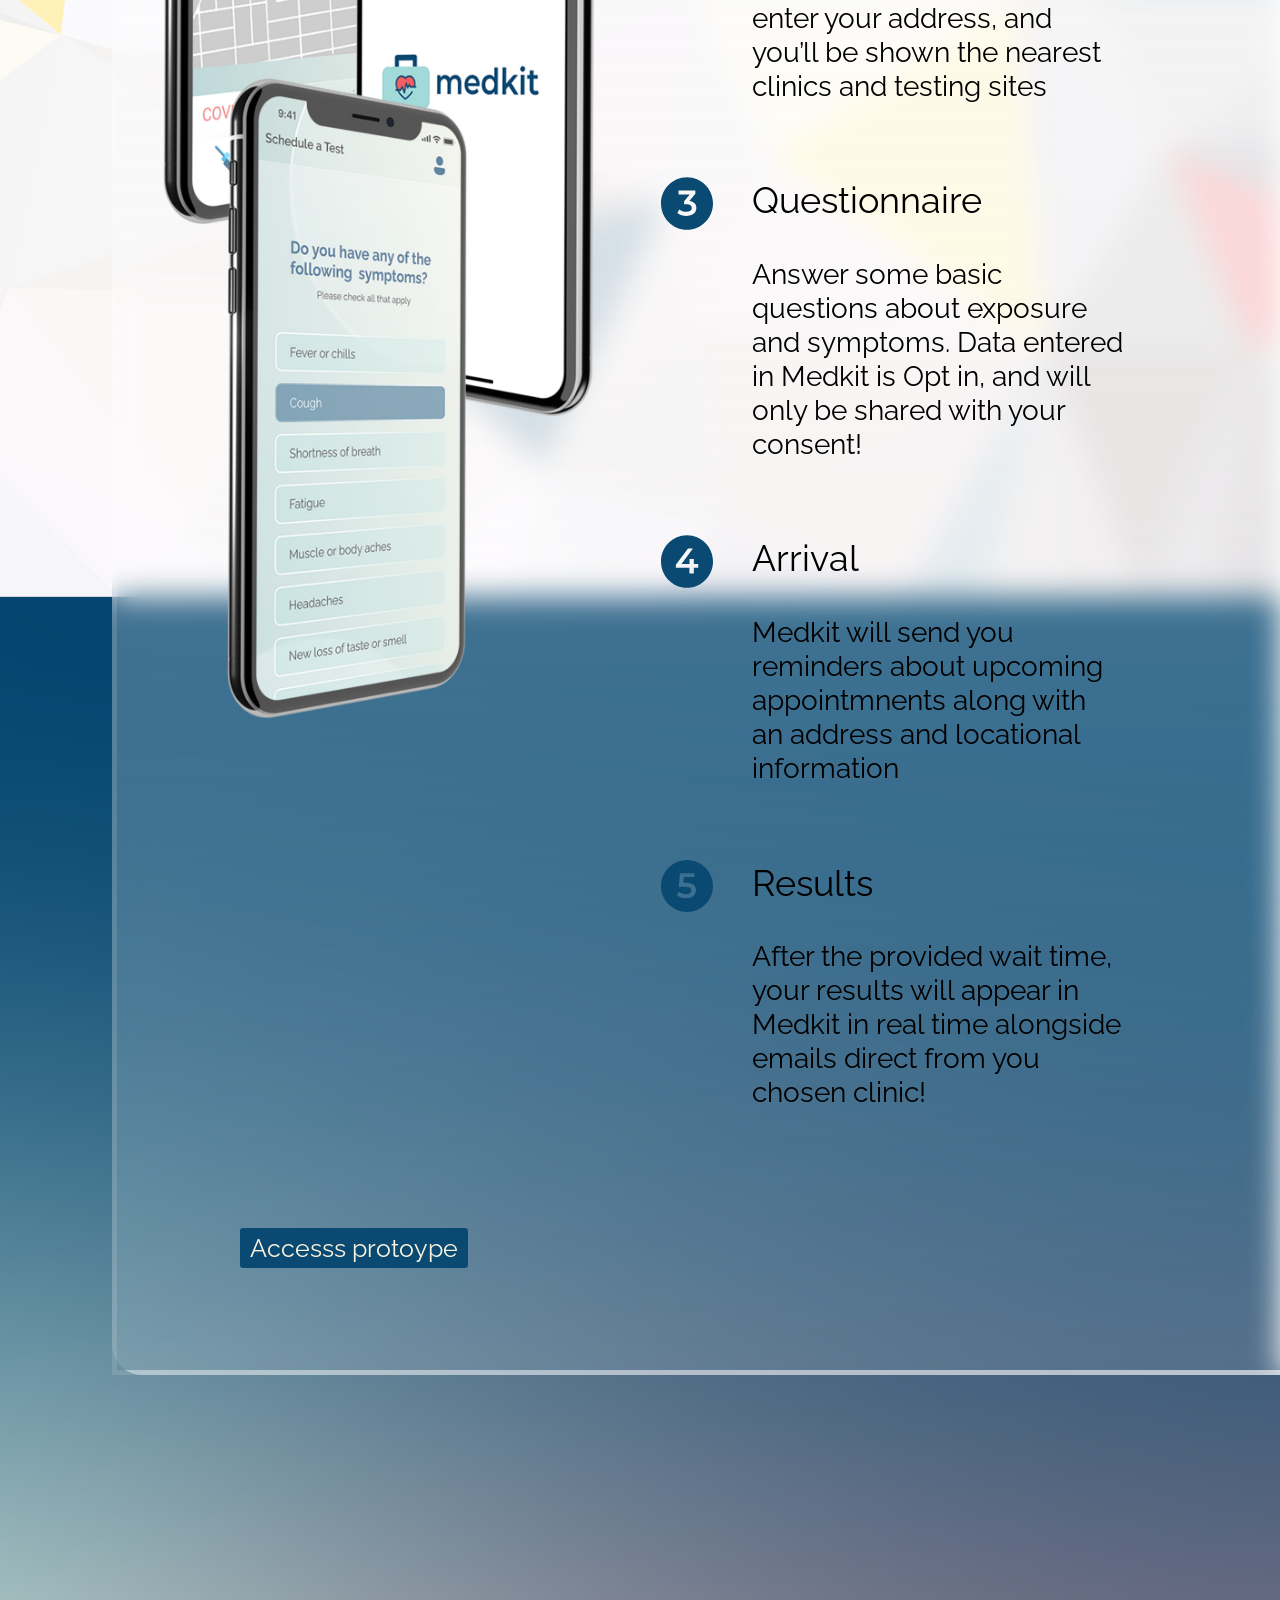
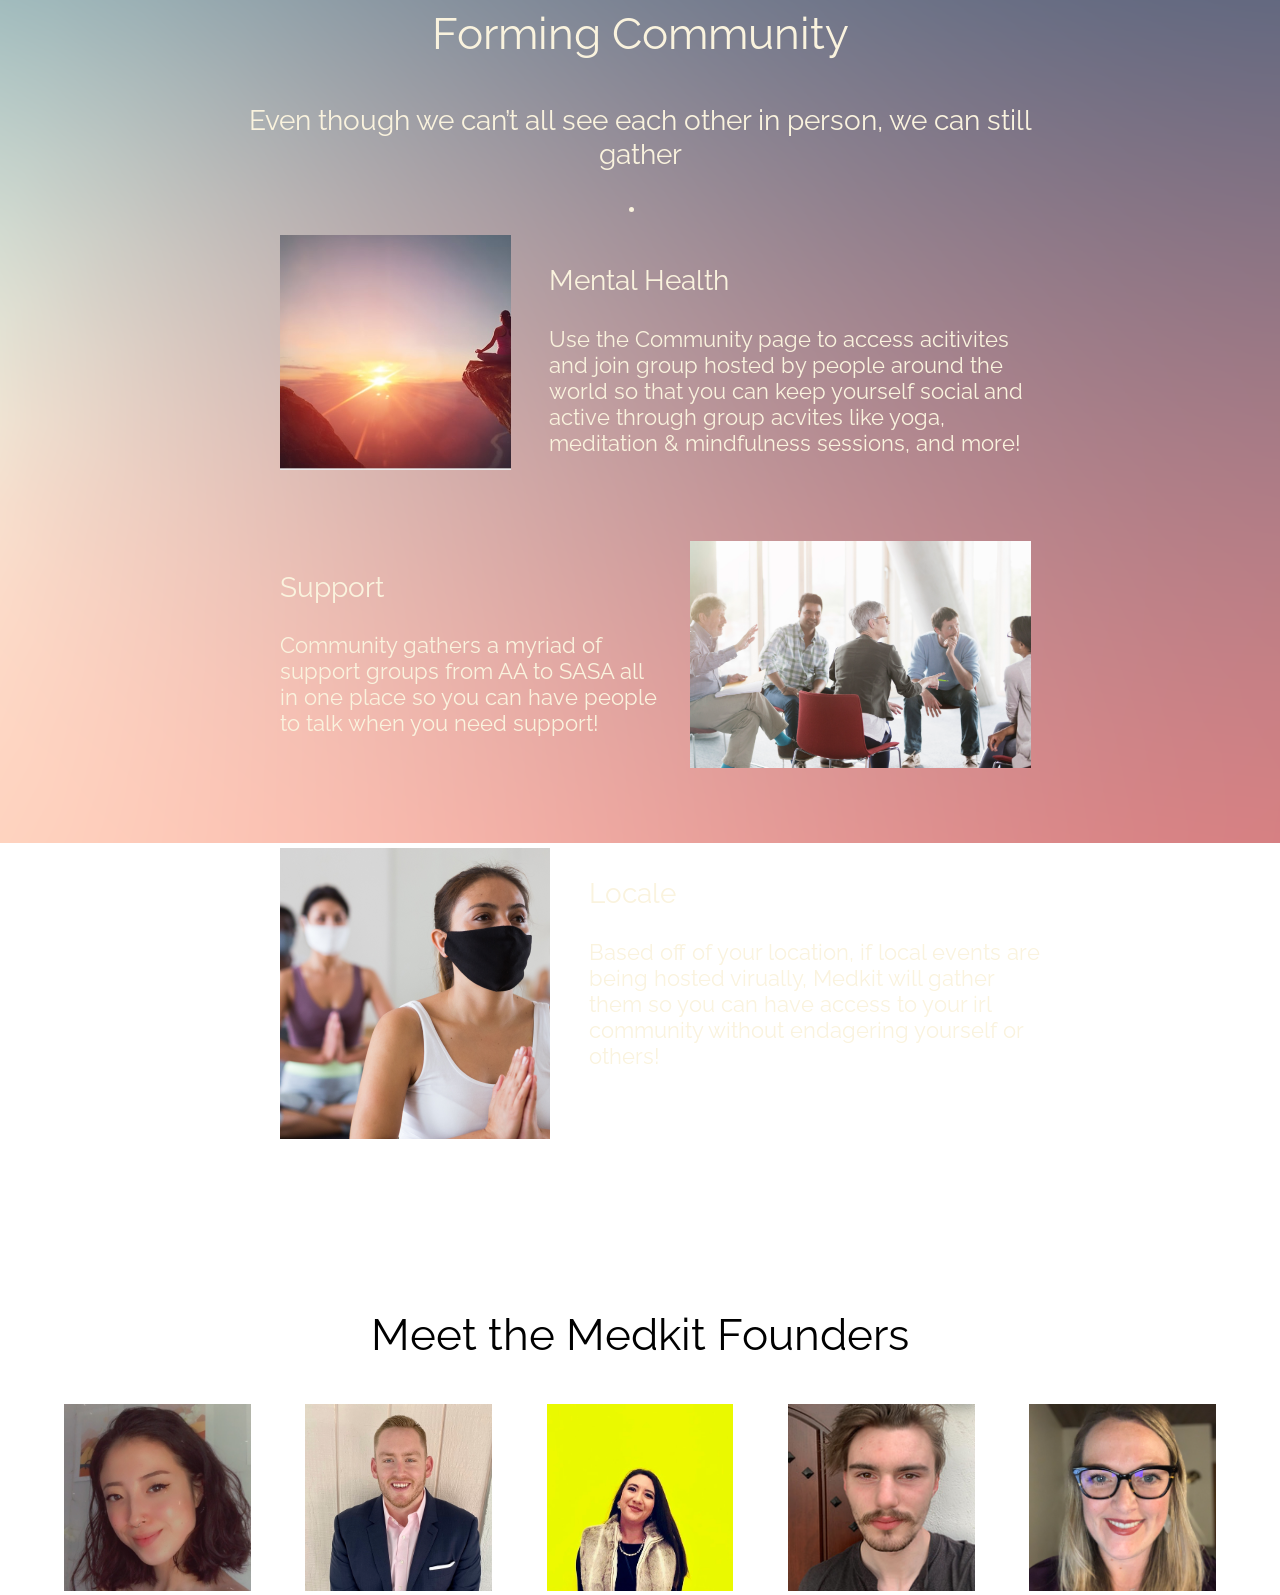
==== commit 5de6a46c: "update. Mobile soon to come" ====
--- a/index.html
+++ b/index.html
@@ -4,102 +4,121 @@
 	<meta charset="UTF-8">
 	<meta name="viewport" content="width=device-width, initial-scale=1.0">
 	<title>Medkit</title>
+	<link rel="shortcut icon" href="images/svgs/Logo.svg" type="image/png">
 	<!-- Bootstrap CSS -->
-	<link href="https://cdn.jsdelivr.net/npm/bootstrap@5.0.0-beta1/dist/css/bootstrap.min.css" rel="stylesheet" integrity="sha384-giJF6kkoqNQ00vy+HMDP7azOuL0xtbfIcaT9wjKHr8RbDVddVHyTfAAsrekwKmP1" crossorigin="anonymous">
+	<!-- <link href="https://cdn.jsdelivr.net/npm/bootstrap@5.0.0-beta1/dist/css/bootstrap.min.css" rel="stylesheet" integrity="sha384-giJF6kkoqNQ00vy+HMDP7azOuL0xtbfIcaT9wjKHr8RbDVddVHyTfAAsrekwKmP1" crossorigin="anonymous">
+	<link rel="preconnect" href="https://fonts.gstatic.com"> -->
+	<link href="https://fonts.googleapis.com/css2?family=Raleway:wght@100;200;300;400;500;600;700;800;900&display=swap" rel="stylesheet">
+	<link href="https://fonts.googleapis.com/css2?family=Montserrat:wght@100;200;300;400;500;600;700&family=Raleway:wght@100;200;300;400;500;600;700;800;900&display=swap" rel="stylesheet">
 	<!-- FontAwesome -->
-	<link rel="stylesheet" href="https://cdnjs.cloudflare.com/ajax/libs/font-awesome/5.15.2/css/all.min.css" integrity="sha512-HK5fgLBL+xu6dm/Ii3z4xhlSUyZgTT9tuc/hSrtw6uzJOvgRr2a9jyxxT1ely+B+xFAmJKVSTbpM/CuL7qxO8w==" crossorigin="anonymous" />
+	<!-- <link rel="stylesheet" href="https://cdnjs.cloudflare.com/ajax/libs/font-awesome/5.15.2/css/all.min.css" integrity="sha512-HK5fgLBL+xu6dm/Ii3z4xhlSUyZgTT9tuc/hSrtw6uzJOvgRr2a9jyxxT1ely+B+xFAmJKVSTbpM/CuL7qxO8w==" crossorigin="anonymous" /> -->
 	<!--  -->
-	<link rel="stylesheet" href="">
+	<link rel="stylesheet" href="index.css">
 </head>
 <body>
 	<div class="background">
-		<img src="images/svgs/background.svg" alt="">
-		<img src="images/svgs/glassCircle.svg" alt="">
-		<img src="images/svgs/glassCircle.svg" alt="">
-		<img src="images/svgs/glassCircle.svg" alt="">
-		<img src="images/svgs/glassCircle.svg" alt="">
+		<div class="backImg">
+			<img src="images/svgs/background2.svg" alt="">
+		</div>
+		<img src="images/svgs/glassCircle.svg" alt="">
+		<img src="images/svgs/glassCircle.svg" alt="">
+		<img src="images/svgs/glassCircle.svg" alt="">
+		<img src="images/svgs/glassCircle.svg" alt="">
+	</div>
+	<div class="rect"></div>
+	<div class="header">
+			<div class="leftside">
+				<div class="logo">
+					<img src="images/svgs/Logo.svg" alt="">
+				</div>
+				<div class="medkit">
+					<p>medkit</p>
+				</div>
+			</div>
+			<div class="rightside">
+				<div class="blog">
+					<a href="blog.html">MEDKIT BLOG</a>
+				</div>
+				<div class="access1">
+					<a href="download.html">DOWNLOAD</a>
+				</div>
+			</div>
 	</div>
 	<div class="container">
-		<div class="header">
-			<div class="logo">
-				<img src="images/svgs/Logo.svg" alt="">
-			</div>
-			<div class="medkit">
-				<p>medkit</p>
-			</div>
-			<div class="blog">
-				<p>medkit blog</p>
-			</div>
-			<div class="access1">
-				<p>access prototype</p>
-			</div>
-		</div>
 		<div class="lander">
 			<div class="girl">
-				<img src="images/girl.svg" alt="">
-			</div>
-			<div class="safety">
-				<h1>Your safety, controlled</h1>
-			</div>
-			<div class="medkit">
-				<h3>medkit allows you to stay safe and informed,
-					when and how you want</h3>
-			</div>
-			<div class="access2">
-				<p>access prototype</p>
-			</div>
-			<div class="read">
-				<h4>read about us</h4>
-			</div>
-			<div class="mags">
-				<img src="images/svgs/placeholder.svg" alt="">
-				<img src="images/svgs/placeholder.svg" alt="">
-				<img src="images/svgs/placeholder.svg" alt="">
-				<img src="images/svgs/placeholder.svg" alt="">
-				<img src="images/svgs/placeholder.svg" alt="">
+				<img src="images/masked.png" alt="">
+			</div>
+			<div class="text">
+					<div class="safety">
+						<p>Your safety, controlled</p>
+				</div>
+				<div class="medkit2">
+					<p>medkit allows you to stay safe and informed,
+					when and how you want</p>
+				</div>
+				<a href="download.html" class="downloadButton">
+					<div class="access2">
+						<p>DOWNLOAD</p>
+					</div>
+					<div class="arrow">
+						<img src="images/svgs/Arrow 1.svg" alt="">
+					</div>
+				</a>
+				<div class="read">
+					<p>read about us</p>
+				</div>
+				<div class="mags">
+					<img src="images/svgs/Wired.svg" alt="">
+					<img id="EF" src="images/svgs/Entrepeneur.svg" alt="">
+					<img src="images/svgs/Forbes.svg" alt="">
+					<img src="images/svgs/Fortune.svg" alt="">
+					<img src="images/svgs/Make.svg" alt="">
+				</div>
 			</div>
 		</div>
 		<div class="infoHub">
 			<div class="manage">
-				<h1>Manage your health Y O U R way</h1>
+				<p>Manage your health Y O U R way</p>
 			</div>
 			<div class="info">
-				<h3>Info Hub allows you to curate
+				<p>Info Hub allows you to curate
 					your information intake so you’re whelmed...
 					<br>
 					<br>
-					...and not overwhelmed </h3>
+					...and not overwhelmed </p>
 			</div>
 			<div class="hubImage">
-				<img src="images/svgs/placeholder.svg" alt="">
+				<img src="images/svgs/appWindow.png" alt="">
 			</div>
 			<div class="hearing">
-				<h2>Are you Hearing too much?</h2>
 			</div>
 			<div class="healthy">
-				<h1>INFORMATION IS HOW YOU STAY HEALTHY</h1>
+				<p>INFORMATION IS HOW YOU STAY HEALTHY</p>
 			</div>
 			<div class="blogPlug">
 				<div class="blogImg">
-					<img src="images/svgs/placeholder.svg" alt="">
-				</div>
-				<div class="internet">
-					<h3>The internet allows us to stay informed on 
+					<img src="images/usingSmartPhone.jpg" alt="">
+				</div>
+				<div class="blogText">
+					<div class="internet">
+						<p>The internet allows us to stay informed on 
 						just about anything, including our health 
 						the health of those around us
 						<br>
+						<br>
 						Medkit helps you customize your information intake so you can stay safe while also staying healthy
-						</h3>
-				</div>
-				<div class="more">
-					<p>Read more on the blog</p>
+						</p>
+					</div>
+					<div class="more">
+						<a href="blog.html">Read more on the blog</a>
+					</div>
 				</div>
 			</div>
 		</div>
 		<div class="healthSpot">
-			<div class="glass1"></div>
 			<div class="keep">
-				<h1>Keep your health organized and your sanity intact. Schedule COVID tests with simplicity through Health Spot</h1>
+				<p>Keep your health organized and your sanity intact. Schedule COVID tests with simplicity through Health Spot</p>
 			</div>
 			<div class="pres">
 				<div class="phones">
@@ -114,97 +133,126 @@
 					</div>
 				</div>
 				<li class="presList">
-					<ul>
+					<ul class="ul1">
 						<img src="images/svgs/subtract.svg" alt="">
-						<h2>Locate</h2>
-						<p>After visting Health Spot, enter your address, and you’ll be shown the nearest clinics and testing sites</p>
-					</ul>
-					<ul>
-						<img src="images/svgs/subtract.svg" alt="">
-						<h2>Locate</h2>
-						<p>After visting Health Spot, enter your address, and you’ll be shown the nearest clinics and testing sites</p>
-					</ul>
-					<ul>
-						<img src="images/svgs/subtract.svg" alt="">
-						<h2>Locate</h2>
-						<p>After visting Health Spot, enter your address, and you’ll be shown the nearest clinics and testing sites</p>
-					</ul>
-					<ul>
-						<img src="images/svgs/subtract.svg" alt="">
-						<h2>Locate</h2>
-						<p>After visting Health Spot, enter your address, and you’ll be shown the nearest clinics and testing sites</p>
-					</ul>
-					<ul>
-						<img src="images/svgs/subtract.svg" alt="">
-						<h2>Locate</h2>
-						<p>After visting Health Spot, enter your address, and you’ll be shown the nearest clinics and testing sites</p>
+						<div class="listText1">
+							<p class="lItem1">Locate</p>
+							<p class="lItem2">After visting Health Spot, enter your address, and you’ll be shown the nearest clinics and testing sites</p>
+						</div>
+					</ul>
+					<ul class="ul1">
+						<img src="images/svgs/2.svg" alt="">
+						<div class="listText1">
+							<p class="lItem1">Clinics</p>
+							<p class="lItem2">After visting Health Spot, enter your address, and you’ll be shown the nearest clinics and testing sites</p>
+						</div>
+					</ul>
+					<ul class="ul1">
+						<img src="images/svgs/3.svg" alt="">
+						<div class="listText1">
+							<p class="lItem1">Questionnaire</p>
+							<p class="lItem2">Answer some basic questions about exposure and symptoms. Data entered in Medkit is Opt in, and will only be shared with your consent!</p>
+						</div>
+					</ul>
+					<ul class="ul1">
+						<img src="images/svgs/4.svg" alt="">
+						<div class="listText1">
+							<p class="lItem1">Arrival</p>
+							<p class="lItem2">Medkit will send you reminders about upcoming appointmnents along with an address and locational information</p>
+						</div>
+					</ul>
+					<ul class="ul1">
+						<img src="images/svgs/5.svg" alt="">
+						<div class="listText1">
+							<p class="lItem1">Results</p>
+							<p class="lItem2">After the provided wait time, your results will appear in Medkit in real time alongside emails direct from you chosen clinic!</p>
+						</div>
 					</ul>
 				</li>
-				
-			</div>
-			<div class="access3">
-					<p>Accesss protoype</p>
-				</div>
+			</div>
+			<a href="download.html" class="access3">
+				<p>Accesss protoype</p>
+			</a>
+			<div class="glass1 border"></div>
 		</div>
 		<div class="community">
 			<div class="forming">
-				<h1>Forming Community</h1>
+				<p>Forming Community</p>
 			</div>
 			<div class="even">
 				<p>Even though we can’t all see each other in person, we can still gather</p>
 			</div>
 			<li class="activites">
-				<ul class="mental">
-					<img src="images/svgs/placeholder.svg" alt="">
-					<div class="top1">
-						<h2>Mental Health</h2>
-					</div>
-					<div class="bot1">
-						<p>Community gathers a myriad of support groups from AA to SASA all in one place so you can have people to talk when you need support! </p>
+				<ul class="ul2">
+					<div class="mask">
+						<div class="content">
+							<img src="images/mental.jpeg" alt="">
+						</div>
+					</div>
+					<div class="listText2">
+						<div class="top">
+							<p>Mental Health</p>
+						</div>
+						<div class="bot">
+							<p>Use the Community page to access acitivites and join group hosted by people around the world so that you can keep yourself social and active through group acvites like yoga, meditation & mindfulness sessions, and more! </p>
+						</div>
 					</div>
 				</ul>
-				<ul class="support">
-					<div class="top2">
-						<h2>Support</h2>
-					</div>
-					<div class="bot2">
-						<p>Community gathers a myriad of support groups from AA to SASA all in one place so you can have people to talk when you need support! </p>
-					</div>
-					<img src="images/svgs/placeholder.svg" alt="">
+				<ul class="ul2">
+					<div class="listText3">
+							<div class="top">
+							<p>Support</p>
+						</div>
+						<div class="bot fix">
+							<p>Community gathers a myriad of support groups from AA to SASA all in one place so you can have people to talk when you need support! </p>
+						</div>
+					</div>
+					<div class="mask">
+						<div class="content">
+							<img src="images/support.jpg" alt="">
+						</div>
+					</div>
 				</ul>
-				<ul class="locale">
-					<img src="images/svgs/placeholder.svg" alt="">
-					<div class="top3">
-						<h2>Locale</h2>
-					</div>
-					<div class="bot3">
-						<p>Based off of your location, if local events are being hosted virually, Medkit will gather them so you can have access to your irl community without endagering yourself or others!</p>
-					</div>
+				<ul class="ul2">
+					<div class="mask">
+						<div class="content">
+							<img src="images/social.png" alt="">
+						</div>
+					</div>
+					<div class="listText2">
+							<div class="top">
+							<p>Locale</p>
+						</div>
+						<div class="bot">
+							<p>Based off of your location, if local events are being hosted virually, Medkit will gather them so you can have access to your irl community without endagering yourself or others!</p>
+						</div>
+					</div>
+					
 				</ul>
 			</li>
 		</div>
-		<div class="founders">
+	</div>
+	<div class="founders">
 			<div class="meet">
-				<h1>Meet the Medkit Founders</h1>
-			</div>
-			<div class="fouderImgs">
-				<div class="vic">
-					<img src="images/svgs/placeholder.svg" alt="">
-				</div>
-				<div class="scott">
-					<img src="images/svgs/placeholder.svg" alt="">
-				</div>
-				<div class="sonia">
-					<img src="images/svgs/placeholder.svg" alt="">
-				</div>
-				<div class="jacob">
-					<img src="images/svgs/placeholder.svg" alt="">
-				</div>
-				<div class="sara">
-					<img src="images/svgs/placeholder.svg" alt="">
-				</div>
-			</div>
-		</div>
+				<p>Meet the Medkit Founders</p>
+			</div>
+			<div class="founderImgs">
+				<div class="founder sonia">
+					<img src="images/sonia.jpeg" alt="">
+				</div>
+				<div class="founder scott">
+					<img src="images/scott.jpeg" alt="">
+				</div>
+				<div class="founder vic">
+					<img src="images/vic.jpeg" alt="">
+				</div>
+				<div class="founder jacob">
+					<img src="images/me.jpeg" alt="">
+				</div>
+				<div class="founder sara">
+					<img src="images/sara.png" alt="">
+				</div>
+			</div>
 	</div>
 </body>
 <script src=""></script>
--- a/index.css
+++ b/index.css
@@ -0,0 +1,384 @@
+body{
+    font-family: 'Raleway', sans-serif;
+    margin: 0em;
+    text-align: center;
+}
+
+a{
+    color: inherit;
+    text-decoration: none;
+}
+
+.background{
+    position: absolute;
+    z-index: -1;
+}
+
+.backImg img{
+    width: 100vw;
+    position: absolute;
+    left: 0;
+}
+
+/* .rect{
+    width: 62.5vw;
+    height: 400vh;
+    border: 1px solid black;
+    position: absolute;
+    z-index: 1;
+    margin-left: auto;
+    margin-right: auto;
+    left: 0;
+    right: 0;
+    text-align: center;
+} */
+
+.header{
+    display: flex;
+    /* align-items: center; */
+    justify-content: space-between;
+    top: 1vh;
+    position: relative;
+    z-index: 5;
+}
+
+.leftside{
+    display: flex;
+    padding-left: 2vw;
+    align-items: center;
+}
+
+.logo img{
+    width: 6.4583vw;
+}
+
+.medkit{
+    font-size: calc(100vw/28.81);
+    font-family: 'Montserrat', sans-serif;
+    font-weight: 600;
+    position: relative;
+    padding-top: .5vh;
+    padding-left: 2vw;
+    color: #094972;
+}
+
+.medkit p{
+    margin: 0;
+}
+
+.rightside{
+    display: flex;
+    font-size: calc(100vw/72.04610);
+    color: #F05F62;
+    position: relative;
+    padding-right: 2vw;
+}
+
+.rightside div{
+    margin: 5vh 2vw;
+    position: relative;
+    top: 2vh;
+}
+
+.access1{
+    border: 1px solid #F05F62;
+    border-radius: .3vw;
+    height: 3.5vh;
+    padding: 0 .2vw;
+}
+
+.access1 a{
+    margin-top: .25vh;
+}
+
+.container{
+    width: 62.5vw;
+    height: 660vh;
+    margin: 0 auto;
+    align-content: center;
+    z-index: 4;
+}
+
+.safety p, .manage p, .healthy p{
+    font-size: calc(100vw/36);
+}
+
+.lander{
+    height: 121vh;
+    color: #FAF3DE;
+}
+
+.girl img{
+    height: 110.73170731707317vh;
+    position: relative;
+    top: -20vh;
+    padding-left: calc(38.39517361111111vw/9.9);
+}
+
+.text{
+    position: relative;
+    text-align: center;
+    align-items: center;
+    top: -75vh;
+}
+
+.medkit2{
+    width: 30vw;
+    margin-left: auto;
+    margin-right: auto;
+}
+
+.downloadButton{
+    display: flex;
+    border: 1px solid #FAF3DE;
+    border-radius: .3vw;
+    width: 22.5694vw;
+    align-items: center;
+    color: #FAF3DE;
+    margin-left: auto;
+    margin-right: auto;
+    margin-top: 20vh;
+}
+
+.access2{
+    padding: .5vw;
+}
+
+.arrow{
+    padding-left: 7vw;
+}
+
+.read{
+    margin-top: 20vh;
+}
+
+.access2 p{
+    margin: 0em;
+}
+
+.mags{
+    justify-content: space-between;
+    display: flex;
+    margin-top: 7vh;
+}
+
+#EF{
+    padding-top: 1vh;
+}
+
+.infoHub{
+    position: relative;
+    text-align: center;
+    align-items: center;
+    color: #FAF3DE;
+    margin-bottom: 15vh;
+}
+
+.hearing{
+    height: 7vh;
+}
+
+.blogPlug{
+    text-align: left;
+    display: flex;
+}
+
+.blogImg img{
+    width: 31.94vw;
+}
+
+.blogText div{
+    margin-bottom: 17vh;
+    margin-left: 3.125vw;
+}
+
+.blogText p{
+    margin: 0%;
+}
+
+.keep{
+    font-size: calc(100vw/32);
+}
+
+.healthSpot{
+    height: 240vh;
+}
+
+.keep{
+    position: relative;
+    top: -1vh;
+}
+
+.pres{
+    display: flex;
+    position: relative;
+    left: -6vw;
+    text-align: left;
+    height: 195vh;
+}
+.phones div{
+    position: relative;
+}
+
+.phones :nth-child(2){
+    top: -50vh;
+    left: 15vw;
+}
+
+.phones :last-child{
+    top: -88vh;
+    left: 5vw;
+}
+
+.phones img{
+    width: 18.75vw;
+}
+
+.presList{
+    position: relative;
+    top: -3vh;
+    padding-left: 17vw;
+}
+
+.lItem1{
+    font-size: calc(100vw/36);
+    margin-bottom: 3.9vh;
+}
+
+.lItem2{
+    font-size: calc(100vw/45);
+    width: 29vw;
+}
+
+.ul1{
+    display: flex;
+}
+
+.ul1:nth-child(n+2){
+    margin-top: 4.5vh;
+}
+
+.ul1 img{
+    width: 4.0972vw;
+    height: 7.19512vh;
+    padding-right: 3vw;
+}
+
+.listText1 :first-child{
+    margin-top: 1vh;
+}
+
+.access3{
+    position: relative;
+    top: -15vh;
+    
+}
+
+.access3 p{
+    color: #FAF3DE;
+    background-color: #094972;
+    width: 17vw;
+    border-radius: 3px;
+    padding: .6vh;
+}
+
+.glass1{
+    position: relative;
+    z-index: -1;
+    left: -10vw;
+    top: -210vh;
+    width: 95vw;
+    height: 203vh;
+    background: white;
+    background: linear-gradient(180deg, rgba(255, 255, 255, 0.42) 0%, rgba(255, 255, 255, 0.12) 100%);
+    backdrop-filter: blur(15px);
+    border-radius: 30px;
+}
+
+.border{
+    border: 1px solid;
+    border-image-slice: 1;
+    border-width: 5px;
+    border-image-source: linear-gradient(to left, rgba(255, 255, 255, 0.42) 0%, rgba(255, 255, 255, 0.12) 100%);
+    border-radius: 30px;
+}
+
+.community{
+    color: #FAF3DE;
+}
+
+.mask{
+    width: 83.6527vw;
+    height: 32.29268vh;
+    overflow: hidden;
+}
+
+.content img{
+    position: relative;
+    width: 27.6527vw;
+    left: -1vw;
+    top: -1vh;
+}
+
+.ul2{
+    display: flex;
+}
+
+.listText2{
+    text-align: left;
+    margin-left: 3vw;
+}
+
+.listText3{
+    text-align: left;
+}
+
+.fix{
+    width: 30vw;
+    margin-right: 2vw;
+}
+
+.founders{
+    width: 90vw;
+    margin-right: auto;
+    margin-left: auto;
+}
+
+.founderImgs{
+    justify-content: space-between;
+    display: flex;
+}
+
+.founder img{
+    width: 14.58vw;
+}
+/* text adjustments */
+
+.forming, .meet{
+    font-size: calc(100vw/28.801);
+}
+
+.medkit2, .access2, .info, .internet{
+    font-size: calc(100vw/72.04610);
+}
+
+.hearing, .access3{
+    font-size: calc(100vw/51.440329218107);
+}
+
+.even, .top{
+    font-size: calc(100vw/45);
+}
+
+.more{
+    font-size: calc(100vw/120.00048000192);
+}
+
+.read{
+    font-size: calc(100vw/80);
+}
+
+.bot{
+    font-size: calc(100vw/57.60036864235931);
+}
+
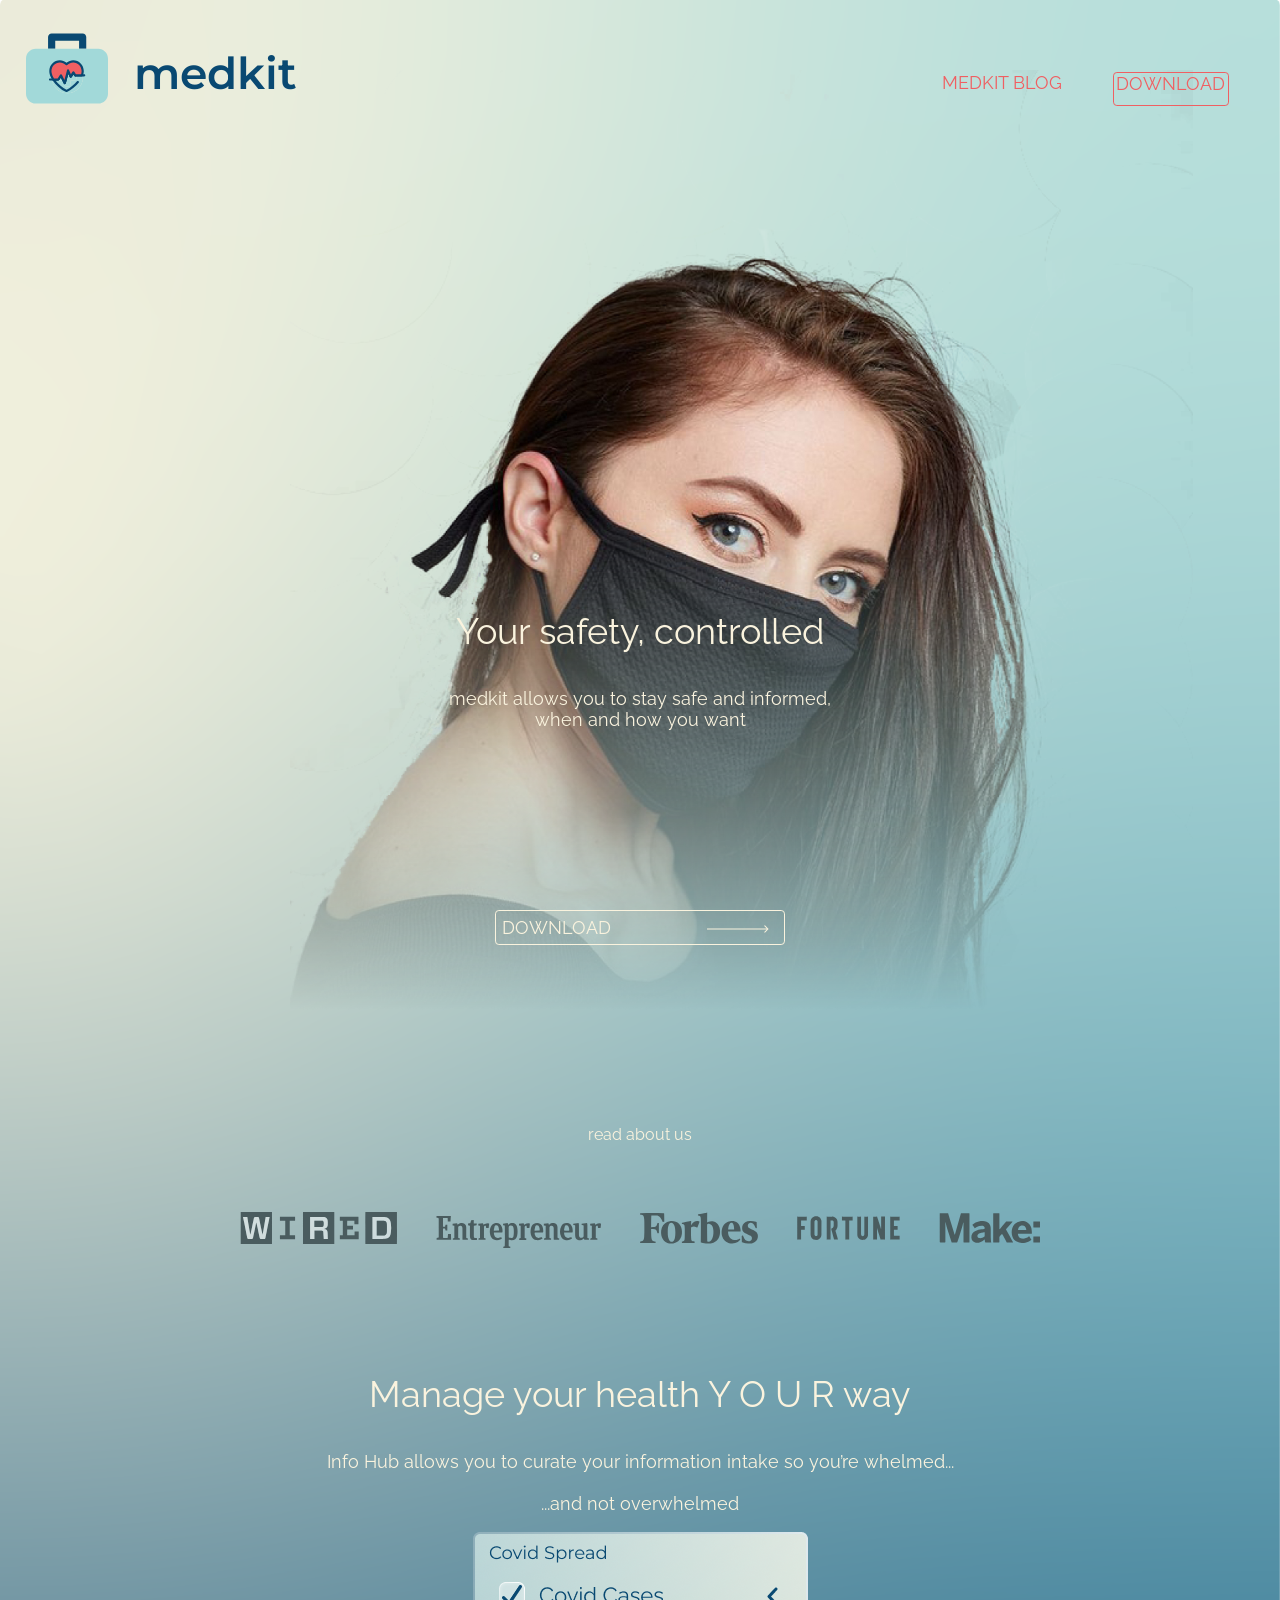
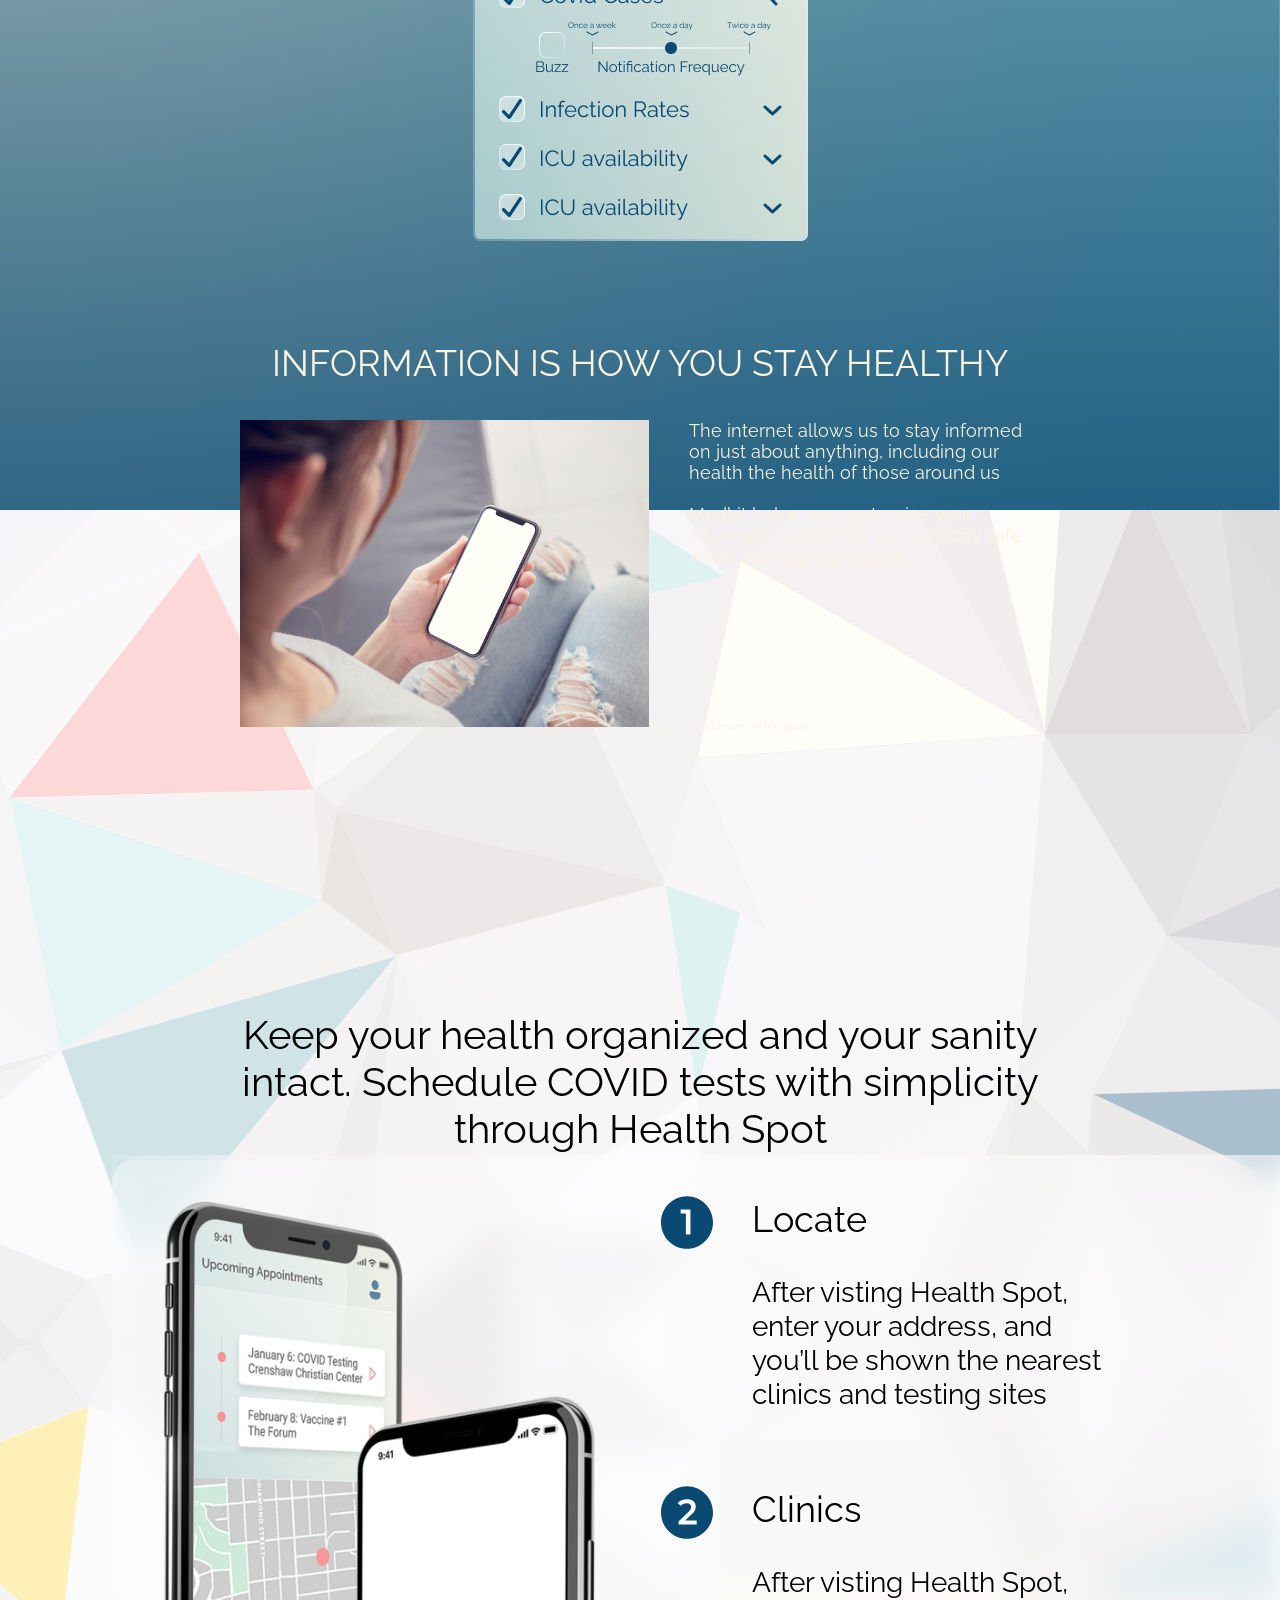
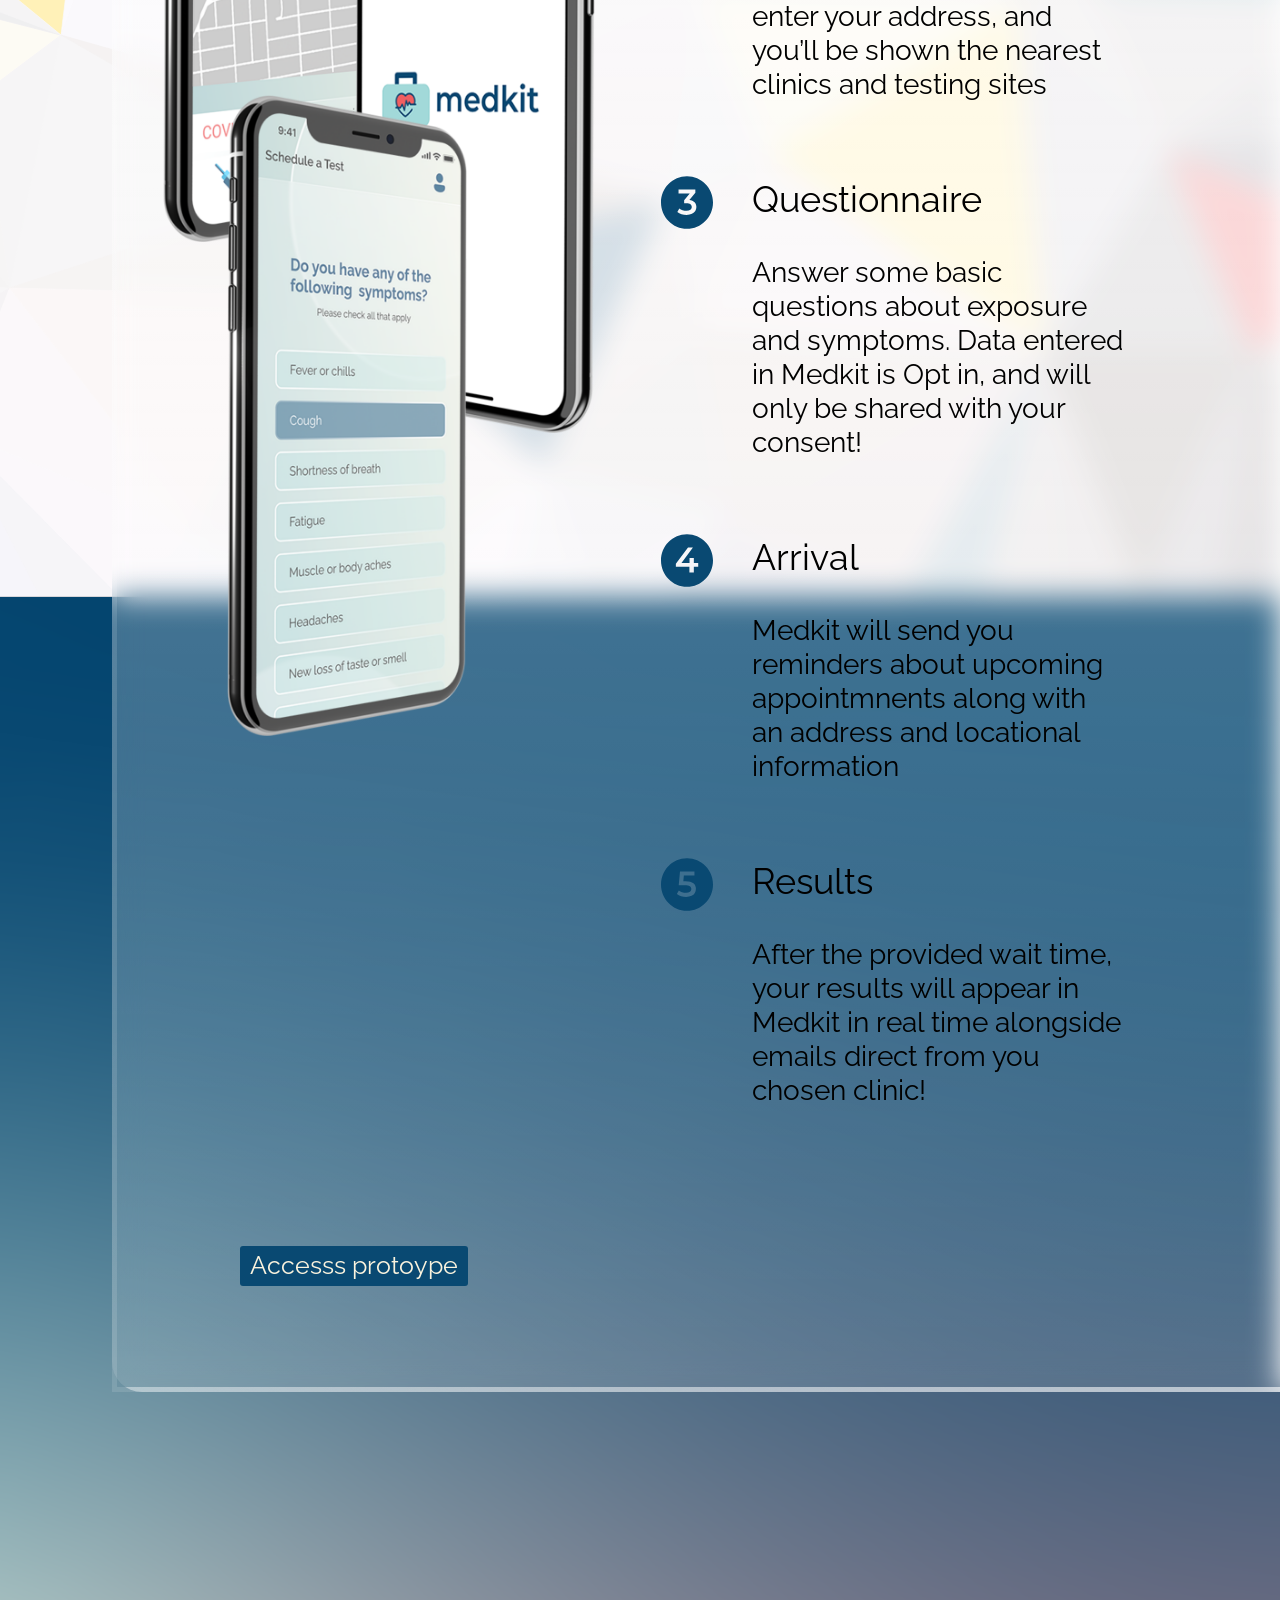
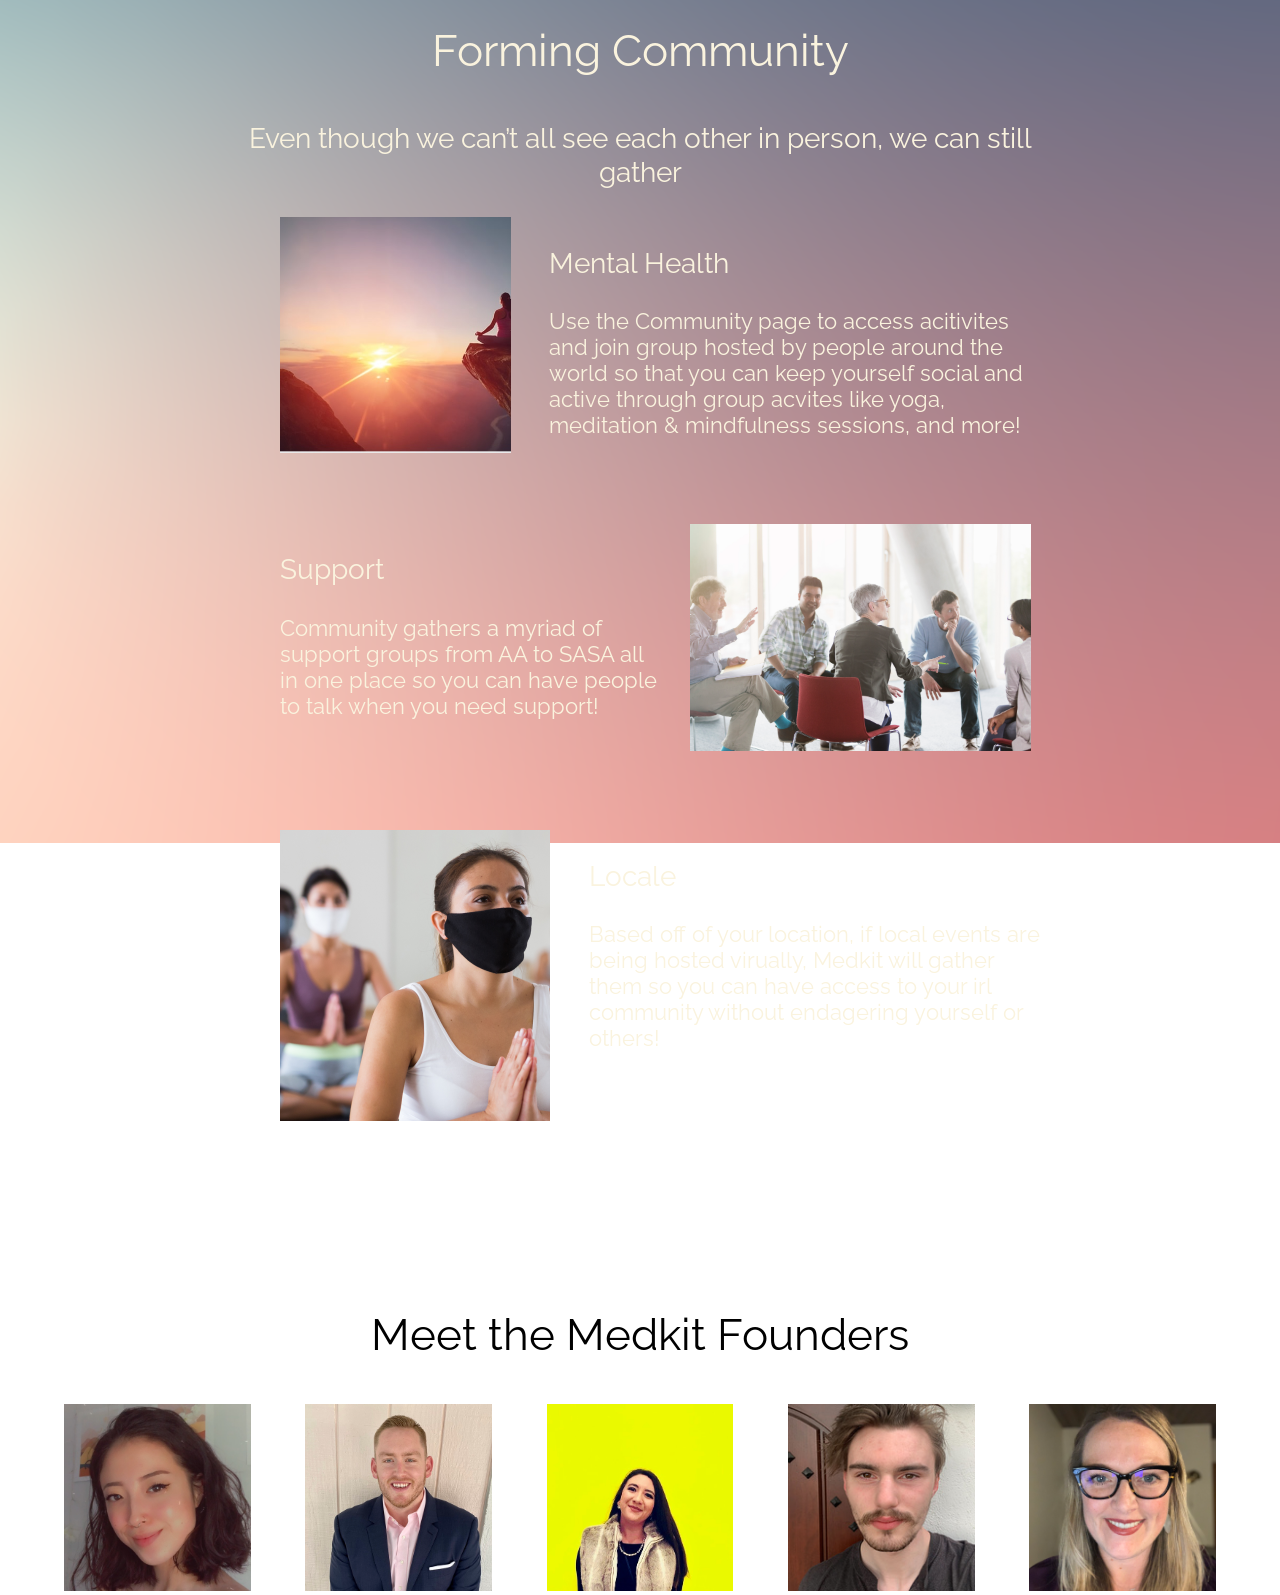
==== commit 9881a198: "minor.update" ====
--- a/index.html
+++ b/index.html
@@ -5,13 +5,13 @@
 	<meta name="viewport" content="width=device-width, initial-scale=1.0">
 	<title>Medkit</title>
 	<link rel="shortcut icon" href="images/svgs/Logo.svg" type="image/png">
-	<!-- Bootstrap CSS -->
-	<!-- <link href="https://cdn.jsdelivr.net/npm/bootstrap@5.0.0-beta1/dist/css/bootstrap.min.css" rel="stylesheet" integrity="sha384-giJF6kkoqNQ00vy+HMDP7azOuL0xtbfIcaT9wjKHr8RbDVddVHyTfAAsrekwKmP1" crossorigin="anonymous">
+	<!-- Bootstrap CSS
+	<link href="https://cdn.jsdelivr.net/npm/bootstrap@5.0.0-beta1/dist/css/bootstrap.min.css" rel="stylesheet" integrity="sha384-giJF6kkoqNQ00vy+HMDP7azOuL0xtbfIcaT9wjKHr8RbDVddVHyTfAAsrekwKmP1" crossorigin="anonymous">
 	<link rel="preconnect" href="https://fonts.gstatic.com"> -->
 	<link href="https://fonts.googleapis.com/css2?family=Raleway:wght@100;200;300;400;500;600;700;800;900&display=swap" rel="stylesheet">
 	<link href="https://fonts.googleapis.com/css2?family=Montserrat:wght@100;200;300;400;500;600;700&family=Raleway:wght@100;200;300;400;500;600;700;800;900&display=swap" rel="stylesheet">
-	<!-- FontAwesome -->
-	<!-- <link rel="stylesheet" href="https://cdnjs.cloudflare.com/ajax/libs/font-awesome/5.15.2/css/all.min.css" integrity="sha512-HK5fgLBL+xu6dm/Ii3z4xhlSUyZgTT9tuc/hSrtw6uzJOvgRr2a9jyxxT1ely+B+xFAmJKVSTbpM/CuL7qxO8w==" crossorigin="anonymous" /> -->
+	<!-- FontAwesome
+	<link rel="stylesheet" href="https://cdnjs.cloudflare.com/ajax/libs/font-awesome/5.15.2/css/all.min.css" integrity="sha512-HK5fgLBL+xu6dm/Ii3z4xhlSUyZgTT9tuc/hSrtw6uzJOvgRr2a9jyxxT1ely+B+xFAmJKVSTbpM/CuL7qxO8w==" crossorigin="anonymous" /> -->
 	<!--  -->
 	<link rel="stylesheet" href="index.css">
 </head>
--- a/index.css
+++ b/index.css
@@ -2,6 +2,10 @@
     font-family: 'Raleway', sans-serif;
     margin: 0em;
     text-align: center;
+}
+
+li{
+    list-style: none;
 }
 
 a{
